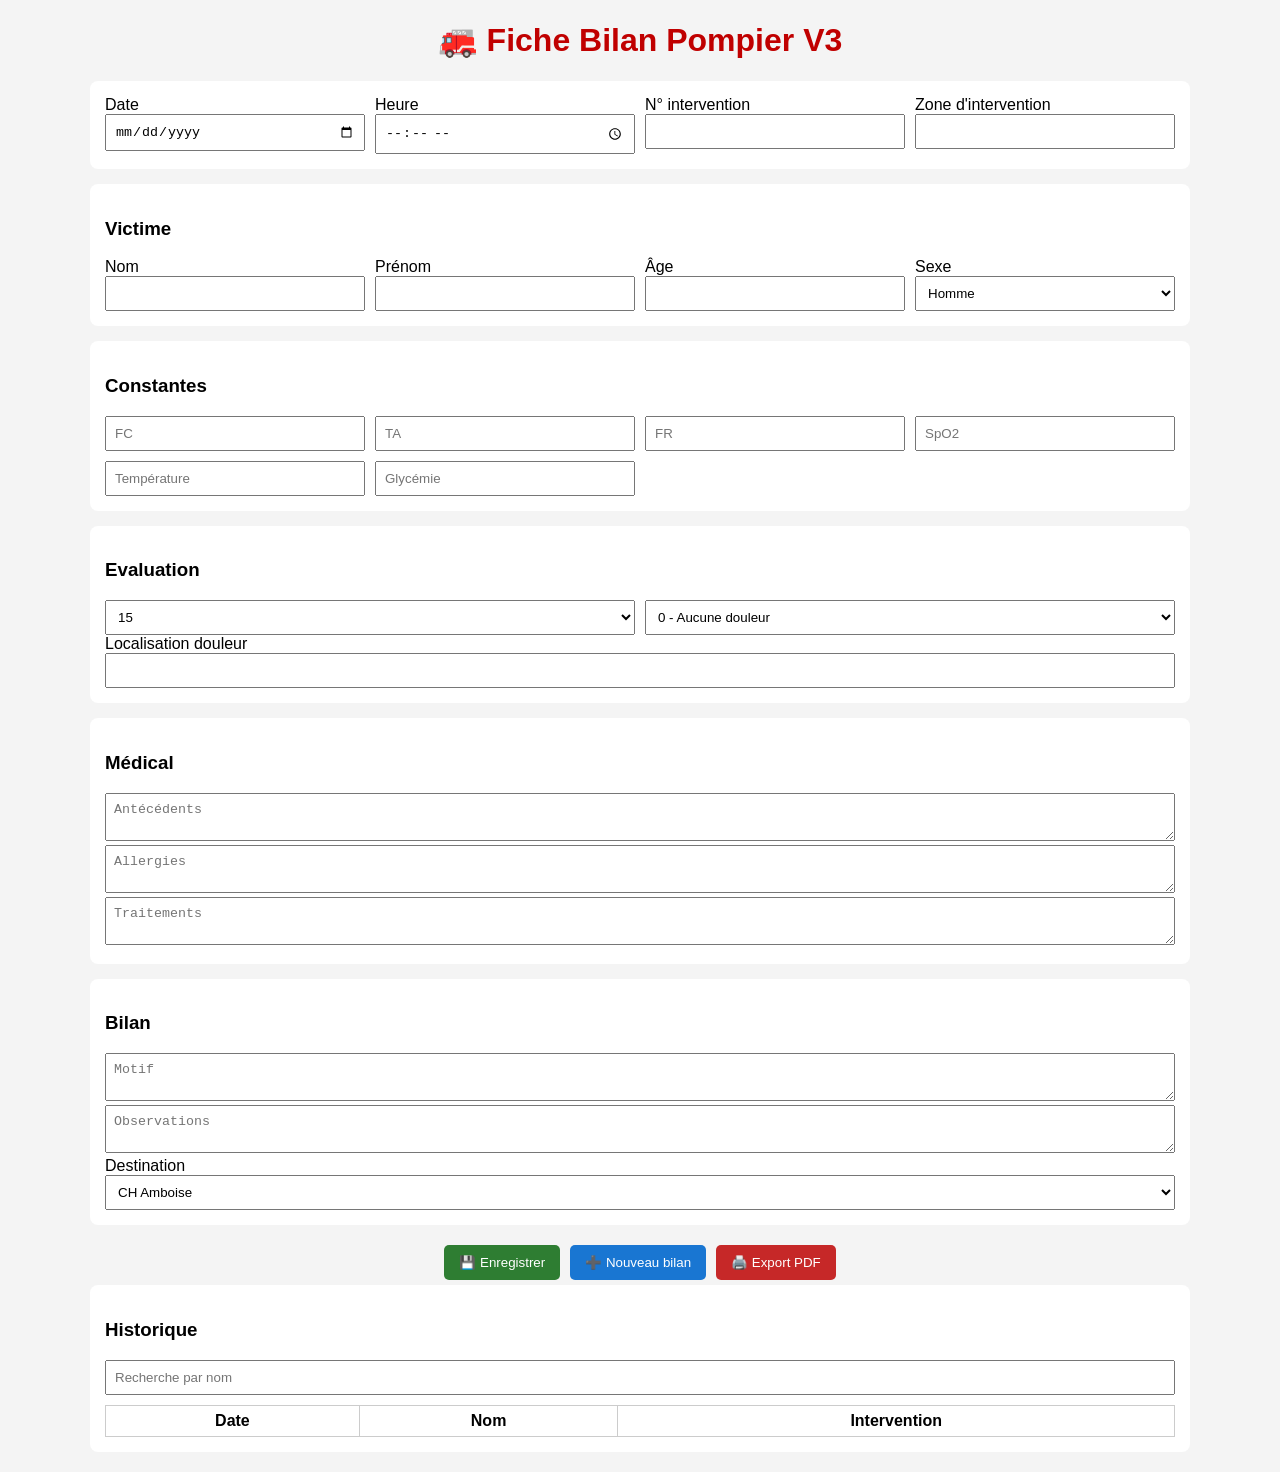
==== index.html @ e95014e5 "Add files via upload" ====
<!DOCTYPE html><html lang="fr"><head><meta charset="UTF-8"><meta name="viewport" content="width=device-width,initial-scale=1"><title>Fiche Bilan Pompier V3</title><style>body{font-family:Arial,sans-serif;background:#f4f4f4;margin:20px} .container{max-width:1100px;margin:auto}.card{background:#fff;padding:15px;border-radius:8px;margin-bottom:15px} h1{text-align:center;color:#c00000}.grid{display:grid;grid-template-columns:repeat(auto-fit,minmax(220px,1fr));gap:10px} input,select,textarea{width:100%;padding:8px;box-sizing:border-box}.actions{text-align:center}.btn{padding:10px 15px;margin:5px;border:none;border-radius:5px;cursor:pointer}.save{background:#2e7d32;color:#fff}.new{background:#1976d2;color:#fff}.pdf{background:#c62828;color:#fff}table{width:100%;border-collapse:collapse}th,td{border:1px solid #ccc;padding:6px}#search{margin-bottom:10px}@media print{.actions,#historique{display:none}}</style></head><body><div class="container"><h1>🚒 Fiche Bilan Pompier V3</h1><div class="card"><div class="grid"><div><label>Date</label><input type="date" id="date"></div><div><label>Heure</label><input type="time" id="heure"></div><div><label>N° intervention</label><input id="intervention"></div><div><label>Zone d'intervention</label><input id="zone"></div></div></div><div class="card"><h3>Victime</h3><div class="grid"><div><label>Nom</label><input id="nom"></div><div><label>Prénom</label><input id="prenom"></div><div><label>Âge</label><input id="age"></div><div><label>Sexe</label><select id="sexe"><option>Homme</option><option>Femme</option></select></div></div></div><div class="card"><h3>Constantes</h3><div class="grid"><input id="fc" placeholder="FC"><input id="ta" placeholder="TA"><input id="fr" placeholder="FR"><input id="spo2" placeholder="SpO2"><input id="temp" placeholder="Température"><input id="glycemie" placeholder="Glycémie"></div></div><div class="card"><h3>Evaluation</h3><div class="grid"><select id="glasgow"><option>15</option><option>14</option><option>13</option><option>12</option><option>11</option><option>10</option><option>9</option><option>8</option><option>7</option><option>6</option><option>5</option><option>4</option><option>3</option></select><select id="eva"><option>0 - Aucune douleur</option><option>1</option><option>2</option><option>3</option><option>4</option><option>5</option><option>6</option><option>7</option><option>8</option><option>9</option><option>10 - Douleur maximale</option></select></div><label>Localisation douleur</label><input id="douleur"></div><div class="card"><h3>Médical</h3><textarea id="antecedents" placeholder="Antécédents"></textarea><textarea id="allergies" placeholder="Allergies"></textarea><textarea id="traitements" placeholder="Traitements"></textarea></div><div class="card"><h3>Bilan</h3><textarea id="motif" placeholder="Motif"></textarea><textarea id="observations" placeholder="Observations"></textarea><label>Destination</label><select id="destination"><option>CH Amboise</option><option>Laissé sur place</option></select></div><div class="actions"><button class="btn save" onclick="enregistrerBilan()">💾 Enregistrer</button><button class="btn new" onclick="nouveauBilan()">➕ Nouveau bilan</button><button class="btn pdf" onclick="window.print()">🖨️ Export PDF</button></div><div id="historique" class="card"><h3>Historique</h3><input id="search" placeholder="Recherche par nom" onkeyup="afficherHistorique()"><table><thead><tr><th>Date</th><th>Nom</th><th>Intervention</th></tr></thead><tbody id="histBody"></tbody></table></div></div><script>const WEBAPP='https://script.google.com/macros/s/AKfycbxvk-bxEhII5o8VfA0rU96n8-KYvz2FuI9OuMv5318A7hsCMpd9VDbXIaDhNfIXAOsj/exec';function getData(){return{date:date.value,heure:heure.value,intervention:intervention.value,zone:zone.value,nom:nom.value,prenom:prenom.value,age:age.value,sexe:sexe.value,fc:fc.value,ta:ta.value,fr:fr.value,spo2:spo2.value,temperature:temp.value,glycemie:glycemie.value,glasgow:glasgow.value,eva:eva.value,localisation:douleur.value,antecedents:antecedents.value,allergies:allergies.value,traitements:traitements.value,motif:motif.value,observations:observations.value,destination:destination.value}}async function enregistrerBilan(){const b=getData();let hist=JSON.parse(localStorage.getItem('bilans')||'[]');hist.unshift(b);localStorage.setItem('bilans',JSON.stringify(hist));afficherHistorique();try{await fetch(WEBAPP,{method:'POST',mode:'no-cors',headers:{'Content-Type':'application/json'},body:JSON.stringify(b)});}catch(e){}alert('Bilan enregistré');}function nouveauBilan(){document.querySelector('form')?.reset();document.querySelectorAll('input,textarea').forEach(i=>{if(i.type!='button')i.value=''})}function afficherHistorique(){let hist=JSON.parse(localStorage.getItem('bilans')||'[]');let r=search.value.toLowerCase();hist=hist.filter(x=>(x.nom||'').toLowerCase().includes(r));histBody.innerHTML=hist.map(h=>`<tr><td>${h.date}</td><td>${h.nom} ${h.prenom}</td><td>${h.intervention}</td></tr>`).join('')}window.onload=afficherHistorique;</script></body></html>
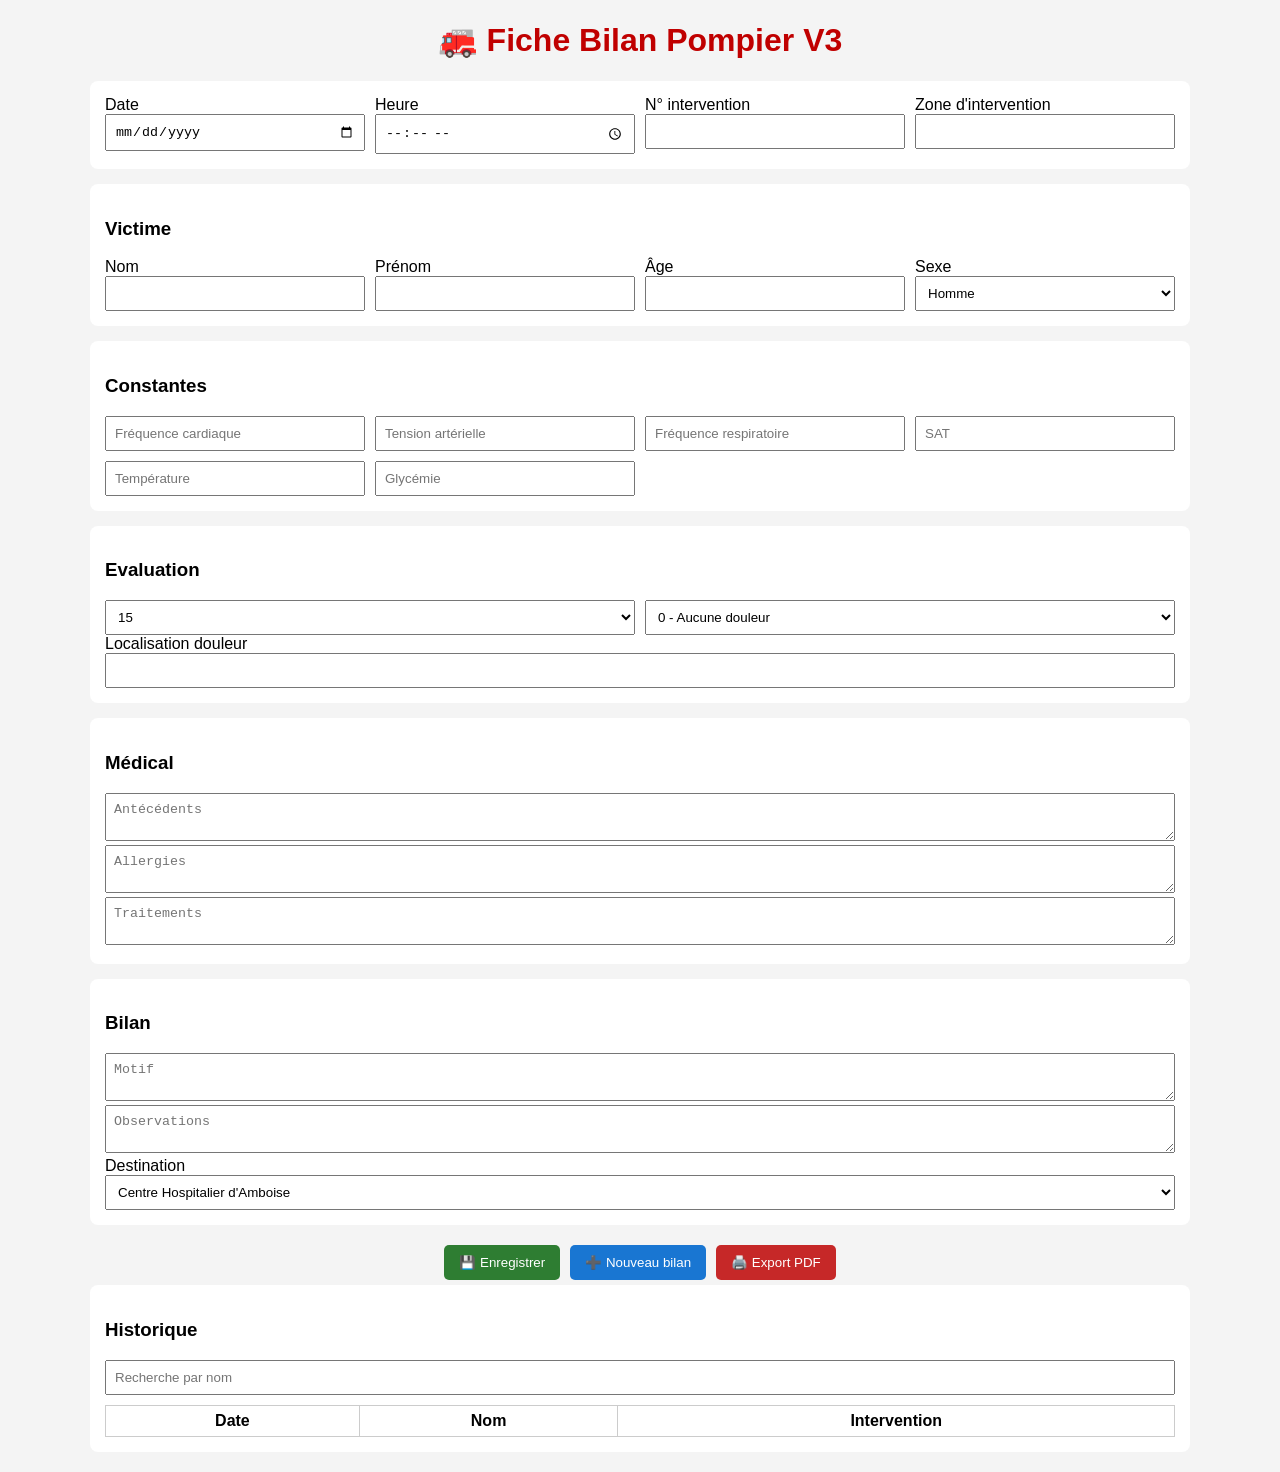
==== commit 637e4437: "Update index.html" ====
--- a/index.html
+++ b/index.html
@@ -1 +1 @@
-<!DOCTYPE html><html lang="fr"><head><meta charset="UTF-8"><meta name="viewport" content="width=device-width,initial-scale=1"><title>Fiche Bilan Pompier V3</title><style>body{font-family:Arial,sans-serif;background:#f4f4f4;margin:20px} .container{max-width:1100px;margin:auto}.card{background:#fff;padding:15px;border-radius:8px;margin-bottom:15px} h1{text-align:center;color:#c00000}.grid{display:grid;grid-template-columns:repeat(auto-fit,minmax(220px,1fr));gap:10px} input,select,textarea{width:100%;padding:8px;box-sizing:border-box}.actions{text-align:center}.btn{padding:10px 15px;margin:5px;border:none;border-radius:5px;cursor:pointer}.save{background:#2e7d32;color:#fff}.new{background:#1976d2;color:#fff}.pdf{background:#c62828;color:#fff}table{width:100%;border-collapse:collapse}th,td{border:1px solid #ccc;padding:6px}#search{margin-bottom:10px}@media print{.actions,#historique{display:none}}</style></head><body><div class="container"><h1>🚒 Fiche Bilan Pompier V3</h1><div class="card"><div class="grid"><div><label>Date</label><input type="date" id="date"></div><div><label>Heure</label><input type="time" id="heure"></div><div><label>N° intervention</label><input id="intervention"></div><div><label>Zone d'intervention</label><input id="zone"></div></div></div><div class="card"><h3>Victime</h3><div class="grid"><div><label>Nom</label><input id="nom"></div><div><label>Prénom</label><input id="prenom"></div><div><label>Âge</label><input id="age"></div><div><label>Sexe</label><select id="sexe"><option>Homme</option><option>Femme</option></select></div></div></div><div class="card"><h3>Constantes</h3><div class="grid"><input id="fc" placeholder="FC"><input id="ta" placeholder="TA"><input id="fr" placeholder="FR"><input id="spo2" placeholder="SpO2"><input id="temp" placeholder="Température"><input id="glycemie" placeholder="Glycémie"></div></div><div class="card"><h3>Evaluation</h3><div class="grid"><select id="glasgow"><option>15</option><option>14</option><option>13</option><option>12</option><option>11</option><option>10</option><option>9</option><option>8</option><option>7</option><option>6</option><option>5</option><option>4</option><option>3</option></select><select id="eva"><option>0 - Aucune douleur</option><option>1</option><option>2</option><option>3</option><option>4</option><option>5</option><option>6</option><option>7</option><option>8</option><option>9</option><option>10 - Douleur maximale</option></select></div><label>Localisation douleur</label><input id="douleur"></div><div class="card"><h3>Médical</h3><textarea id="antecedents" placeholder="Antécédents"></textarea><textarea id="allergies" placeholder="Allergies"></textarea><textarea id="traitements" placeholder="Traitements"></textarea></div><div class="card"><h3>Bilan</h3><textarea id="motif" placeholder="Motif"></textarea><textarea id="observations" placeholder="Observations"></textarea><label>Destination</label><select id="destination"><option>CH Amboise</option><option>Laissé sur place</option></select></div><div class="actions"><button class="btn save" onclick="enregistrerBilan()">💾 Enregistrer</button><button class="btn new" onclick="nouveauBilan()">➕ Nouveau bilan</button><button class="btn pdf" onclick="window.print()">🖨️ Export PDF</button></div><div id="historique" class="card"><h3>Historique</h3><input id="search" placeholder="Recherche par nom" onkeyup="afficherHistorique()"><table><thead><tr><th>Date</th><th>Nom</th><th>Intervention</th></tr></thead><tbody id="histBody"></tbody></table></div></div><script>const WEBAPP='https://script.google.com/macros/s/AKfycbxvk-bxEhII5o8VfA0rU96n8-KYvz2FuI9OuMv5318A7hsCMpd9VDbXIaDhNfIXAOsj/exec';function getData(){return{date:date.value,heure:heure.value,intervention:intervention.value,zone:zone.value,nom:nom.value,prenom:prenom.value,age:age.value,sexe:sexe.value,fc:fc.value,ta:ta.value,fr:fr.value,spo2:spo2.value,temperature:temp.value,glycemie:glycemie.value,glasgow:glasgow.value,eva:eva.value,localisation:douleur.value,antecedents:antecedents.value,allergies:allergies.value,traitements:traitements.value,motif:motif.value,observations:observations.value,destination:destination.value}}async function enregistrerBilan(){const b=getData();let hist=JSON.parse(localStorage.getItem('bilans')||'[]');hist.unshift(b);localStorage.setItem('bilans',JSON.stringify(hist));afficherHistorique();try{await fetch(WEBAPP,{method:'POST',mode:'no-cors',headers:{'Content-Type':'application/json'},body:JSON.stringify(b)});}catch(e){}alert('Bilan enregistré');}function nouveauBilan(){document.querySelector('form')?.reset();document.querySelectorAll('input,textarea').forEach(i=>{if(i.type!='button')i.value=''})}function afficherHistorique(){let hist=JSON.parse(localStorage.getItem('bilans')||'[]');let r=search.value.toLowerCase();hist=hist.filter(x=>(x.nom||'').toLowerCase().includes(r));histBody.innerHTML=hist.map(h=>`<tr><td>${h.date}</td><td>${h.nom} ${h.prenom}</td><td>${h.intervention}</td></tr>`).join('')}window.onload=afficherHistorique;</script></body></html>+<!DOCTYPE html><html lang="fr"><head><meta charset="UTF-8"><meta name="viewport" content="width=device-width,initial-scale=1"><title>Fiche Bilan Pompier V3</title><style>body{font-family:Arial,sans-serif;background:#f4f4f4;margin:20px} .container{max-width:1100px;margin:auto}.card{background:#fff;padding:15px;border-radius:8px;margin-bottom:15px} h1{text-align:center;color:#c00000}.grid{display:grid;grid-template-columns:repeat(auto-fit,minmax(220px,1fr));gap:10px} input,select,textarea{width:100%;padding:8px;box-sizing:border-box}.actions{text-align:center}.btn{padding:10px 15px;margin:5px;border:none;border-radius:5px;cursor:pointer}.save{background:#2e7d32;color:#fff}.new{background:#1976d2;color:#fff}.pdf{background:#c62828;color:#fff}table{width:100%;border-collapse:collapse}th,td{border:1px solid #ccc;padding:6px}#search{margin-bottom:10px}@media print{.actions,#historique{display:none}}</style></head><body><div class="container"><h1>🚒 Fiche Bilan Pompier V3</h1><div class="card"><div class="grid"><div><label>Date</label><input type="date" id="date"></div><div><label>Heure</label><input type="time" id="heure"></div><div><label>N° intervention</label><input id="intervention"></div><div><label>Zone d'intervention</label><input id="zone"></div></div></div><div class="card"><h3>Victime</h3><div class="grid"><div><label>Nom</label><input id="nom"></div><div><label>Prénom</label><input id="prenom"></div><div><label>Âge</label><input id="age"></div><div><label>Sexe</label><select id="sexe"><option>Homme</option><option>Femme</option></select></div></div></div><div class="card"><h3>Constantes</h3><div class="grid"><input id="Fréquence cardiaque" placeholder="Fréquence cardiaque"><input id="Tension artérielle" placeholder="Tension artérielle"><input id="Fréquence respiratoire" placeholder="Fréquence respiratoire"><input id="SAT" placeholder="SAT"><input id="temp" placeholder="Température"><input id="glycemie" placeholder="Glycémie"></div></div><div class="card"><h3>Evaluation</h3><div class="grid"><select id="glasgow"><option>15</option><option>14</option><option>13</option><option>12</option><option>11</option><option>10</option><option>9</option><option>8</option><option>7</option><option>6</option><option>5</option><option>4</option><option>3</option></select><select id="eva"><option>0 - Aucune douleur</option><option>1</option><option>2</option><option>3</option><option>4</option><option>5</option><option>6</option><option>7</option><option>8</option><option>9</option><option>10 - Douleur maximale</option></select></div><label>Localisation douleur</label><input id="douleur"></div><div class="card"><h3>Médical</h3><textarea id="antecedents" placeholder="Antécédents"></textarea><textarea id="allergies" placeholder="Allergies"></textarea><textarea id="traitements" placeholder="Traitements"></textarea></div><div class="card"><h3>Bilan</h3><textarea id="motif" placeholder="Motif"></textarea><textarea id="observations" placeholder="Observations"></textarea><label>Destination</label><select id="destination"><option>Centre Hospitalier d'Amboise</option><option>Laissé sur place</option></select></div><div class="actions"><button class="btn save" onclick="enregistrerBilan()">💾 Enregistrer</button><button class="btn new" onclick="nouveauBilan()">➕ Nouveau bilan</button><button class="btn pdf" onclick="window.print()">🖨️ Export PDF</button></div><div id="historique" class="card"><h3>Historique</h3><input id="search" placeholder="Recherche par nom" onkeyup="afficherHistorique()"><table><thead><tr><th>Date</th><th>Nom</th><th>Intervention</th></tr></thead><tbody id="histBody"></tbody></table></div></div><script>const WEBAPP='https://script.google.com/macros/s/AKfycbxvk-bxEhII5o8VfA0rU96n8-KYvz2FuI9OuMv5318A7hsCMpd9VDbXIaDhNfIXAOsj/exec';function getData(){return{date:date.value,heure:heure.value,intervention:intervention.value,zone:zone.value,nom:nom.value,prenom:prenom.value,age:age.value,sexe:sexe.value,fc:fc.value,ta:ta.value,fr:fr.value,SAT:SAT.value,temperature:temp.value,glycemie:glycemie.value,glasgow:glasgow.value,eva:eva.value,localisation:douleur.value,antecedents:antecedents.value,allergies:allergies.value,traitements:traitements.value,motif:motif.value,observations:observations.value,destination:destination.value}}async function enregistrerBilan(){const b=getData();let hist=JSON.parse(localStorage.getItem('bilans')||'[]');hist.unshift(b);localStorage.setItem('bilans',JSON.stringify(hist));afficherHistorique();try{await fetch(WEBAPP,{method:'POST',mode:'no-cors',headers:{'Content-Type':'application/json'},body:JSON.stringify(b)});}catch(e){}alert('Bilan enregistré');}function nouveauBilan(){document.querySelector('form')?.reset();document.querySelectorAll('input,textarea').forEach(i=>{if(i.type!='button')i.value=''})}function afficherHistorique(){let hist=JSON.parse(localStorage.getItem('bilans')||'[]');let r=search.value.toLowerCase();hist=hist.filter(x=>(x.nom||'').toLowerCase().includes(r));histBody.innerHTML=hist.map(h=>`<tr><td>${h.date}</td><td>${h.nom} ${h.prenom}</td><td>${h.intervention}</td></tr>`).join('')}window.onload=afficherHistorique;</script></body></html>
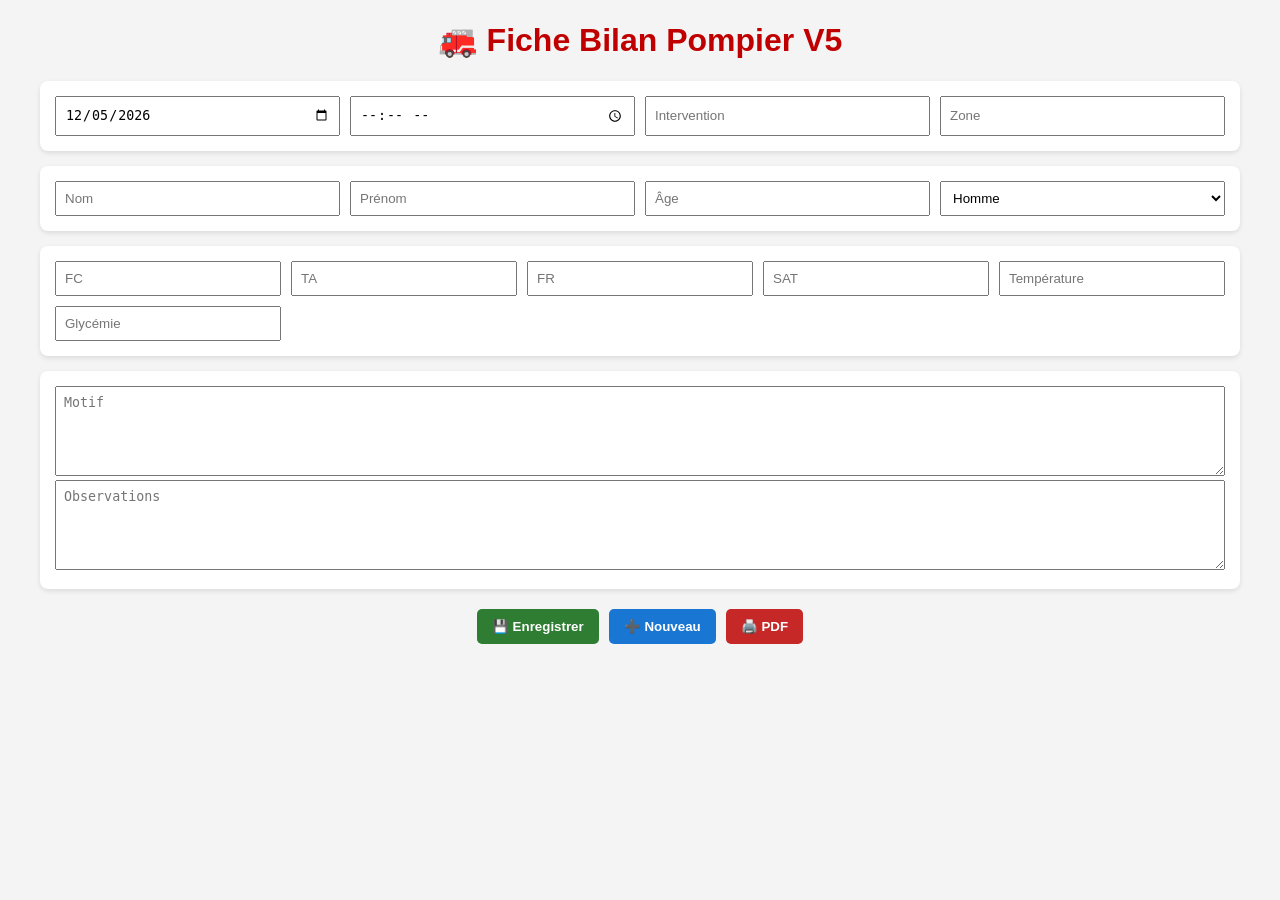
==== commit 174bbe3c: "Add files via upload" ====
--- a/index.html
+++ b/index.html
@@ -1 +1 @@
-<!DOCTYPE html><html lang="fr"><head><meta charset="UTF-8"><meta name="viewport" content="width=device-width,initial-scale=1"><title>Fiche Bilan Pompier V3</title><style>body{font-family:Arial,sans-serif;background:#f4f4f4;margin:20px} .container{max-width:1100px;margin:auto}.card{background:#fff;padding:15px;border-radius:8px;margin-bottom:15px} h1{text-align:center;color:#c00000}.grid{display:grid;grid-template-columns:repeat(auto-fit,minmax(220px,1fr));gap:10px} input,select,textarea{width:100%;padding:8px;box-sizing:border-box}.actions{text-align:center}.btn{padding:10px 15px;margin:5px;border:none;border-radius:5px;cursor:pointer}.save{background:#2e7d32;color:#fff}.new{background:#1976d2;color:#fff}.pdf{background:#c62828;color:#fff}table{width:100%;border-collapse:collapse}th,td{border:1px solid #ccc;padding:6px}#search{margin-bottom:10px}@media print{.actions,#historique{display:none}}</style></head><body><div class="container"><h1>🚒 Fiche Bilan Pompier V3</h1><div class="card"><div class="grid"><div><label>Date</label><input type="date" id="date"></div><div><label>Heure</label><input type="time" id="heure"></div><div><label>N° intervention</label><input id="intervention"></div><div><label>Zone d'intervention</label><input id="zone"></div></div></div><div class="card"><h3>Victime</h3><div class="grid"><div><label>Nom</label><input id="nom"></div><div><label>Prénom</label><input id="prenom"></div><div><label>Âge</label><input id="age"></div><div><label>Sexe</label><select id="sexe"><option>Homme</option><option>Femme</option></select></div></div></div><div class="card"><h3>Constantes</h3><div class="grid"><input id="Fréquence cardiaque" placeholder="Fréquence cardiaque"><input id="Tension artérielle" placeholder="Tension artérielle"><input id="Fréquence respiratoire" placeholder="Fréquence respiratoire"><input id="SAT" placeholder="SAT"><input id="temp" placeholder="Température"><input id="glycemie" placeholder="Glycémie"></div></div><div class="card"><h3>Evaluation</h3><div class="grid"><select id="glasgow"><option>15</option><option>14</option><option>13</option><option>12</option><option>11</option><option>10</option><option>9</option><option>8</option><option>7</option><option>6</option><option>5</option><option>4</option><option>3</option></select><select id="eva"><option>0 - Aucune douleur</option><option>1</option><option>2</option><option>3</option><option>4</option><option>5</option><option>6</option><option>7</option><option>8</option><option>9</option><option>10 - Douleur maximale</option></select></div><label>Localisation douleur</label><input id="douleur"></div><div class="card"><h3>Médical</h3><textarea id="antecedents" placeholder="Antécédents"></textarea><textarea id="allergies" placeholder="Allergies"></textarea><textarea id="traitements" placeholder="Traitements"></textarea></div><div class="card"><h3>Bilan</h3><textarea id="motif" placeholder="Motif"></textarea><textarea id="observations" placeholder="Observations"></textarea><label>Destination</label><select id="destination"><option>Centre Hospitalier d'Amboise</option><option>Laissé sur place</option></select></div><div class="actions"><button class="btn save" onclick="enregistrerBilan()">💾 Enregistrer</button><button class="btn new" onclick="nouveauBilan()">➕ Nouveau bilan</button><button class="btn pdf" onclick="window.print()">🖨️ Export PDF</button></div><div id="historique" class="card"><h3>Historique</h3><input id="search" placeholder="Recherche par nom" onkeyup="afficherHistorique()"><table><thead><tr><th>Date</th><th>Nom</th><th>Intervention</th></tr></thead><tbody id="histBody"></tbody></table></div></div><script>const WEBAPP='https://script.google.com/macros/s/AKfycbxvk-bxEhII5o8VfA0rU96n8-KYvz2FuI9OuMv5318A7hsCMpd9VDbXIaDhNfIXAOsj/exec';function getData(){return{date:date.value,heure:heure.value,intervention:intervention.value,zone:zone.value,nom:nom.value,prenom:prenom.value,age:age.value,sexe:sexe.value,fc:fc.value,ta:ta.value,fr:fr.value,SAT:SAT.value,temperature:temp.value,glycemie:glycemie.value,glasgow:glasgow.value,eva:eva.value,localisation:douleur.value,antecedents:antecedents.value,allergies:allergies.value,traitements:traitements.value,motif:motif.value,observations:observations.value,destination:destination.value}}async function enregistrerBilan(){const b=getData();let hist=JSON.parse(localStorage.getItem('bilans')||'[]');hist.unshift(b);localStorage.setItem('bilans',JSON.stringify(hist));afficherHistorique();try{await fetch(WEBAPP,{method:'POST',mode:'no-cors',headers:{'Content-Type':'application/json'},body:JSON.stringify(b)});}catch(e){}alert('Bilan enregistré');}function nouveauBilan(){document.querySelector('form')?.reset();document.querySelectorAll('input,textarea').forEach(i=>{if(i.type!='button')i.value=''})}function afficherHistorique(){let hist=JSON.parse(localStorage.getItem('bilans')||'[]');let r=search.value.toLowerCase();hist=hist.filter(x=>(x.nom||'').toLowerCase().includes(r));histBody.innerHTML=hist.map(h=>`<tr><td>${h.date}</td><td>${h.nom} ${h.prenom}</td><td>${h.intervention}</td></tr>`).join('')}window.onload=afficherHistorique;</script></body></html>
+<!DOCTYPE html><html lang="fr"><head><meta charset="UTF-8"><meta name="viewport" content="width=device-width, initial-scale=1.0"><title>Fiche Bilan Pompier V5</title><style>body{font-family:Arial,sans-serif;background:#f4f4f4;margin:20px}.container{max-width:1200px;margin:auto}.card{background:#fff;border-radius:8px;padding:15px;margin-bottom:15px;box-shadow:0 2px 5px rgba(0,0,0,.1)}h1{text-align:center;color:#c00000}.grid{display:grid;grid-template-columns:repeat(auto-fit,minmax(220px,1fr));gap:10px}input,select,textarea{width:100%;padding:8px;box-sizing:border-box}textarea{min-height:90px}.actions{text-align:center}.btn{border:none;border-radius:5px;padding:10px 15px;cursor:pointer;margin:5px;font-weight:bold}.save{background:#2e7d32;color:#fff}.new{background:#1976d2;color:#fff}.pdf{background:#c62828;color:#fff}table{width:100%;border-collapse:collapse}th,td{border:1px solid #ddd;padding:8px}th{background:#eee}@media print{.actions,#historique{display:none}}</style></head><body><div class="container"><h1>🚒 Fiche Bilan Pompier V5</h1><div class="card"><div class="grid"><input type="date" id="date"><input type="time" id="heure"><input id="intervention" placeholder="Intervention"><input id="zone" placeholder="Zone"></div></div><div class="card"><div class="grid"><input id="nom" placeholder="Nom"><input id="prenom" placeholder="Prénom"><input id="age" placeholder="Âge"><select id="sexe"><option>Homme</option><option>Femme</option></select></div></div><div class="card"><div class="grid"><input id="fc" placeholder="FC"><input id="ta" placeholder="TA"><input id="fr" placeholder="FR"><input id="sat" placeholder="SAT"><input id="temp" placeholder="Température"><input id="glycemie" placeholder="Glycémie"></div></div><div class="card"><textarea id="motif" placeholder="Motif"></textarea><textarea id="observations" placeholder="Observations"></textarea></div><div class="actions"><button class="btn save" onclick="enregistrerBilan()">💾 Enregistrer</button><button class="btn new" onclick="location.reload()">➕ Nouveau</button><button class="btn pdf" onclick="window.print()">🖨️ PDF</button></div></div><script>const WEBAPP='https://script.google.com/macros/s/AKfycbx63elSxOu2Ed287ZORTx6gwp3AltAMlirRoU11hPfP5ddbxcM4EUJsIyNoigUJxdvf/exec';async function enregistrerBilan(){const b={date:date.value,heure:heure.value,intervention:intervention.value,zone:zone.value,nom:nom.value,prenom:prenom.value,age:age.value,sexe:sexe.value,fc:fc.value,ta:ta.value,fr:fr.value,sat:sat.value,temperature:temp.value,glycemie:glycemie.value,motif:motif.value,observations:observations.value};localStorage.setItem('dernierBilan',JSON.stringify(b));try{await fetch(WEBAPP,{method:'POST',mode:'no-cors',headers:{'Content-Type':'application/json'},body:JSON.stringify(b)});}catch(e){}alert('Bilan enregistré');}date.value=new Date().toISOString().split('T')[0];</script></body></html>
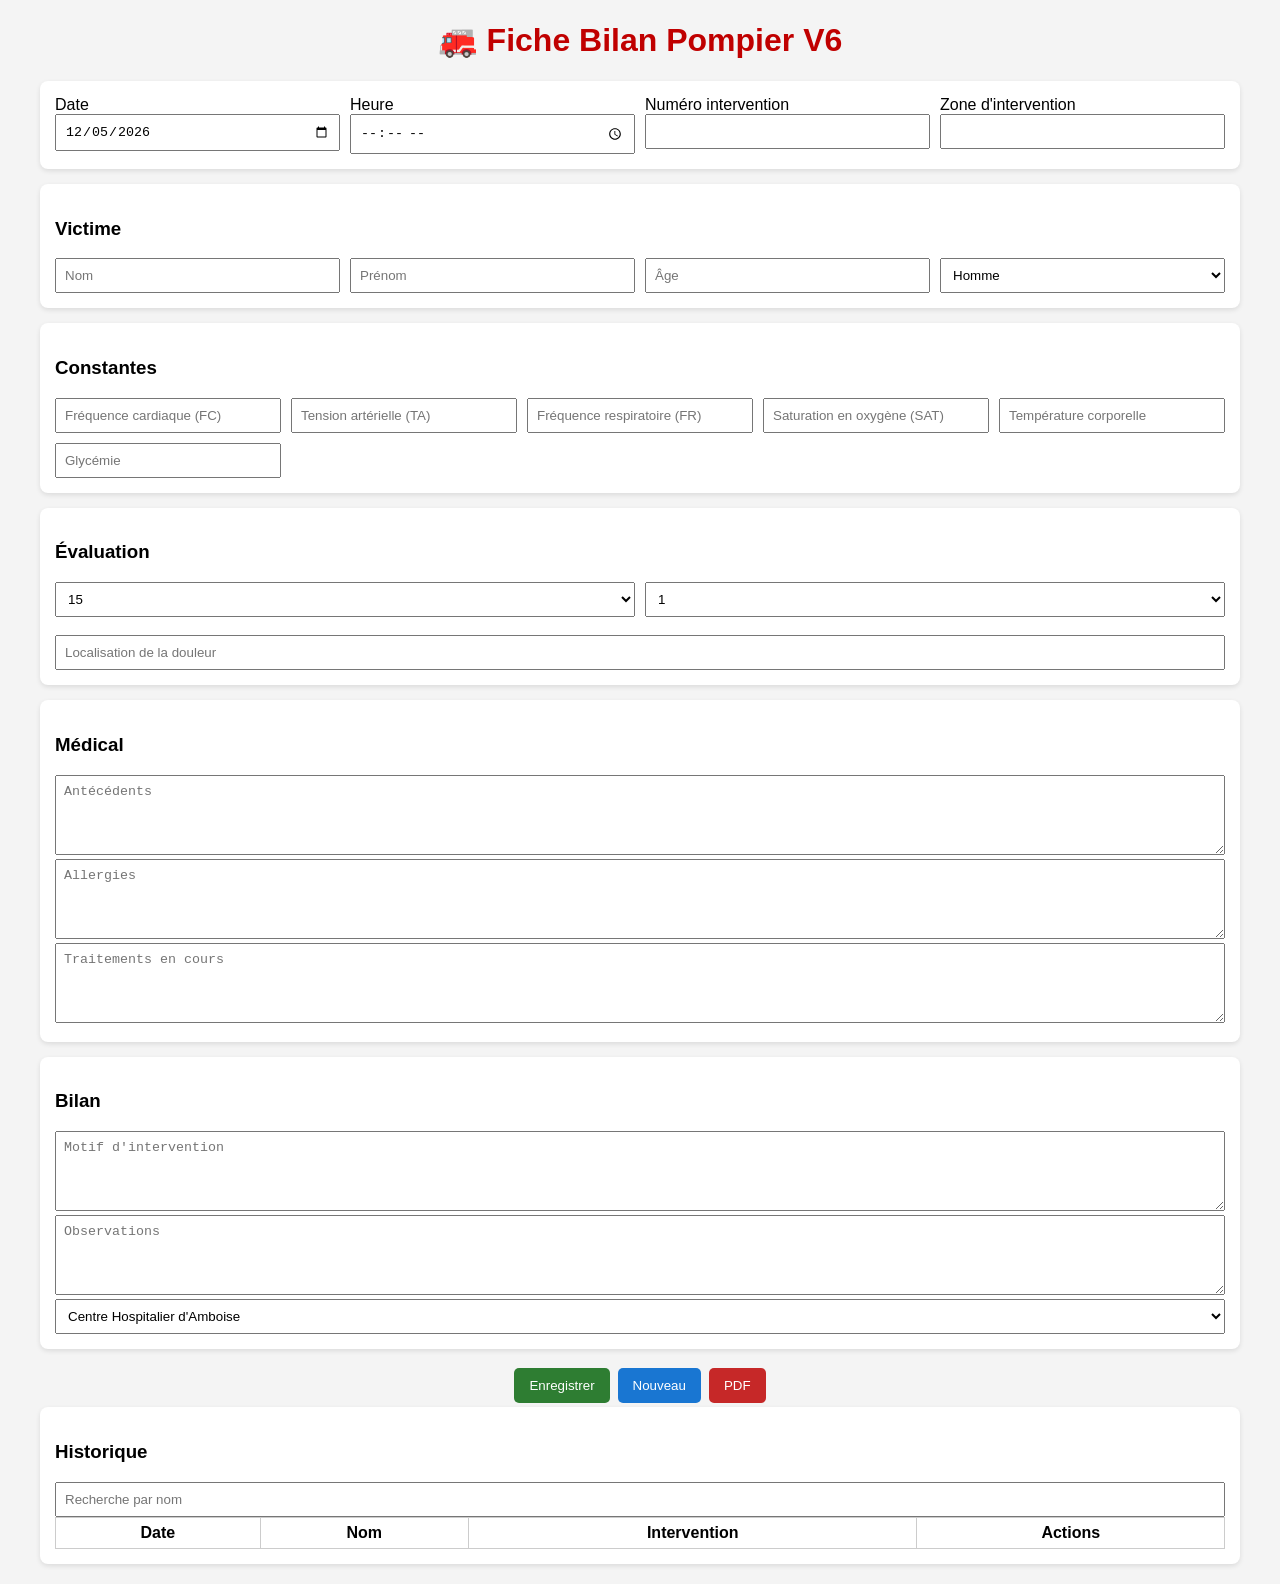
==== commit dddccb2f: "Add files via upload" ====
--- a/index.html
+++ b/index.html
@@ -1 +1 @@
-<!DOCTYPE html><html lang="fr"><head><meta charset="UTF-8"><meta name="viewport" content="width=device-width, initial-scale=1.0"><title>Fiche Bilan Pompier V5</title><style>body{font-family:Arial,sans-serif;background:#f4f4f4;margin:20px}.container{max-width:1200px;margin:auto}.card{background:#fff;border-radius:8px;padding:15px;margin-bottom:15px;box-shadow:0 2px 5px rgba(0,0,0,.1)}h1{text-align:center;color:#c00000}.grid{display:grid;grid-template-columns:repeat(auto-fit,minmax(220px,1fr));gap:10px}input,select,textarea{width:100%;padding:8px;box-sizing:border-box}textarea{min-height:90px}.actions{text-align:center}.btn{border:none;border-radius:5px;padding:10px 15px;cursor:pointer;margin:5px;font-weight:bold}.save{background:#2e7d32;color:#fff}.new{background:#1976d2;color:#fff}.pdf{background:#c62828;color:#fff}table{width:100%;border-collapse:collapse}th,td{border:1px solid #ddd;padding:8px}th{background:#eee}@media print{.actions,#historique{display:none}}</style></head><body><div class="container"><h1>🚒 Fiche Bilan Pompier V5</h1><div class="card"><div class="grid"><input type="date" id="date"><input type="time" id="heure"><input id="intervention" placeholder="Intervention"><input id="zone" placeholder="Zone"></div></div><div class="card"><div class="grid"><input id="nom" placeholder="Nom"><input id="prenom" placeholder="Prénom"><input id="age" placeholder="Âge"><select id="sexe"><option>Homme</option><option>Femme</option></select></div></div><div class="card"><div class="grid"><input id="fc" placeholder="FC"><input id="ta" placeholder="TA"><input id="fr" placeholder="FR"><input id="sat" placeholder="SAT"><input id="temp" placeholder="Température"><input id="glycemie" placeholder="Glycémie"></div></div><div class="card"><textarea id="motif" placeholder="Motif"></textarea><textarea id="observations" placeholder="Observations"></textarea></div><div class="actions"><button class="btn save" onclick="enregistrerBilan()">💾 Enregistrer</button><button class="btn new" onclick="location.reload()">➕ Nouveau</button><button class="btn pdf" onclick="window.print()">🖨️ PDF</button></div></div><script>const WEBAPP='https://script.google.com/macros/s/AKfycbx63elSxOu2Ed287ZORTx6gwp3AltAMlirRoU11hPfP5ddbxcM4EUJsIyNoigUJxdvf/exec';async function enregistrerBilan(){const b={date:date.value,heure:heure.value,intervention:intervention.value,zone:zone.value,nom:nom.value,prenom:prenom.value,age:age.value,sexe:sexe.value,fc:fc.value,ta:ta.value,fr:fr.value,sat:sat.value,temperature:temp.value,glycemie:glycemie.value,motif:motif.value,observations:observations.value};localStorage.setItem('dernierBilan',JSON.stringify(b));try{await fetch(WEBAPP,{method:'POST',mode:'no-cors',headers:{'Content-Type':'application/json'},body:JSON.stringify(b)});}catch(e){}alert('Bilan enregistré');}date.value=new Date().toISOString().split('T')[0];</script></body></html>+<!DOCTYPE html><html lang="fr"><head><meta charset="UTF-8"><meta name="viewport" content="width=device-width,initial-scale=1"><title>Fiche Bilan Pompier V6</title><style>body{font-family:Arial;background:#f4f4f4;margin:20px}.container{max-width:1200px;margin:auto}.card{background:#fff;padding:15px;border-radius:8px;margin-bottom:15px;box-shadow:0 2px 5px rgba(0,0,0,.1)}h1{text-align:center;color:#c00000}.grid{display:grid;grid-template-columns:repeat(auto-fit,minmax(220px,1fr));gap:10px}input,select,textarea{width:100%;padding:8px;box-sizing:border-box}textarea{min-height:80px}.actions{text-align:center}.btn{padding:10px 15px;border:none;border-radius:5px;margin:4px;cursor:pointer;color:#fff}.save{background:#2e7d32}.new{background:#1976d2}.pdf{background:#c62828}.view{background:#6a1b9a}.del{background:#ef6c00}table{width:100%;border-collapse:collapse}th,td{border:1px solid #ccc;padding:6px}#modal{display:none;position:fixed;inset:0;background:rgba(0,0,0,.7)}#modalbox{background:#fff;max-width:800px;margin:40px auto;padding:20px}@media print{.actions,#historique{display:none}}</style></head><body><div class="container"><h1>🚒 Fiche Bilan Pompier V6</h1><div class="card"><div class="grid"><div><label>Date</label><input type="date" id="date"></div><div><label>Heure</label><input type="time" id="heure"></div><div><label>Numéro intervention</label><input id="intervention"></div><div><label>Zone d'intervention</label><input id="zone"></div></div></div><div class="card"><h3>Victime</h3><div class="grid"><input id="nom" placeholder="Nom"><input id="prenom" placeholder="Prénom"><input id="age" placeholder="Âge"><select id="sexe"><option>Homme</option><option>Femme</option></select></div></div><div class="card"><h3>Constantes</h3><div class="grid"><input id="fc" placeholder="Fréquence cardiaque (FC)"><input id="ta" placeholder="Tension artérielle (TA)"><input id="fr" placeholder="Fréquence respiratoire (FR)"><input id="sat" placeholder="Saturation en oxygène (SAT)"><input id="temp" placeholder="Température corporelle"><input id="glycemie" placeholder="Glycémie"></div></div><div class="card"><h3>Évaluation</h3><div class="grid"><select id="glasgow"><option>15</option><option>14</option><option>13</option><option>12</option><option>11</option><option>10</option><option>9</option><option>8</option><option>7</option><option>6</option><option>5</option><option>4</option><option>3</option></select><select id="eva"><option>1</option><option>2</option><option>3</option><option>4</option><option>5</option><option>6</option><option>7</option><option>8</option><option>9</option><option>10</option></select></div><br><input id="douleur" placeholder="Localisation de la douleur"></div><div class="card"><h3>Médical</h3><textarea id="antecedents" placeholder="Antécédents"></textarea><textarea id="allergies" placeholder="Allergies"></textarea><textarea id="traitements" placeholder="Traitements en cours"></textarea></div><div class="card"><h3>Bilan</h3><textarea id="motif" placeholder="Motif d'intervention"></textarea><textarea id="observations" placeholder="Observations"></textarea><select id="destination"><option>Centre Hospitalier d'Amboise</option><option>Laissé sur place</option></select></div><div class="actions"><button class="btn save" onclick="saveBil()">Enregistrer</button><button class="btn new" onclick="newBil()">Nouveau</button><button class="btn pdf" onclick="window.print()">PDF</button></div><div id="historique" class="card"><h3>Historique</h3><input id="search" placeholder="Recherche par nom" onkeyup="renderHist()"><table><thead><tr><th>Date</th><th>Nom</th><th>Intervention</th><th>Actions</th></tr></thead><tbody id="hist"></tbody></table></div></div><div id="modal"><div id="modalbox"><button onclick="modal.style.display='none'">Fermer</button><div id="detail"></div></div></div><script>const WEBAPP='https://script.google.com/macros/s/AKfycbx63elSxOu2Ed287ZORTx6gwp3AltAMlirRoU11hPfP5ddbxcM4EUJsIyNoigUJxdvf/exec';function data(){return{date:date.value,heure:heure.value,intervention:intervention.value,zone:zone.value,nom:nom.value,prenom:prenom.value,age:age.value,sexe:sexe.value,fc:fc.value,ta:ta.value,fr:fr.value,sat:sat.value,temperature:temp.value,glycemie:glycemie.value,glasgow:glasgow.value,eva:eva.value,localisationDouleur:douleur.value,antecedents:antecedents.value,allergies:allergies.value,traitements:traitements.value,motif:motif.value,observations:observations.value,destination:destination.value}}async function saveBil(){let b=data();let h=JSON.parse(localStorage.getItem('bilans')||'[]');h.unshift(b);localStorage.setItem('bilans',JSON.stringify(h));renderHist();try{await fetch(WEBAPP,{method:'POST',mode:'no-cors',headers:{'Content-Type':'application/json'},body:JSON.stringify(b)});}catch(e){}alert('Bilan enregistré');}function newBil(){document.querySelectorAll('input,textarea').forEach(x=>{if(x.id!='search')x.value=''})}function renderHist(){let h=JSON.parse(localStorage.getItem('bilans')||'[]');let s=(search.value||'').toLowerCase();h=h.filter(x=>(x.nom||'').toLowerCase().includes(s));hist.innerHTML=h.map((b,i)=>`<tr><td>${b.date}</td><td>${b.nom} ${b.prenom}</td><td>${b.intervention}</td><td><button class='btn view' onclick='showBil(${i})'>Voir</button><button class='btn del' onclick='delBil(${i})'>Supprimer</button></td></tr>`).join('')}function showBil(i){let b=JSON.parse(localStorage.getItem('bilans')||'[]')[i];detail.innerHTML='<h2>'+b.nom+' '+b.prenom+'</h2><p><b>Motif:</b> '+b.motif+'</p><p><b>Observations:</b> '+b.observations+'</p><p><b>EVA:</b> '+b.eva+'</p><p><b>Glasgow:</b> '+b.glasgow+'</p><p><b>Destination:</b> '+b.destination+'</p>';modal.style.display='block'}function delBil(i){let h=JSON.parse(localStorage.getItem('bilans')||'[]');h.splice(i,1);localStorage.setItem('bilans',JSON.stringify(h));renderHist()}window.onload=()=>{date.value=new Date().toISOString().split('T')[0];renderHist()}</script></body></html>
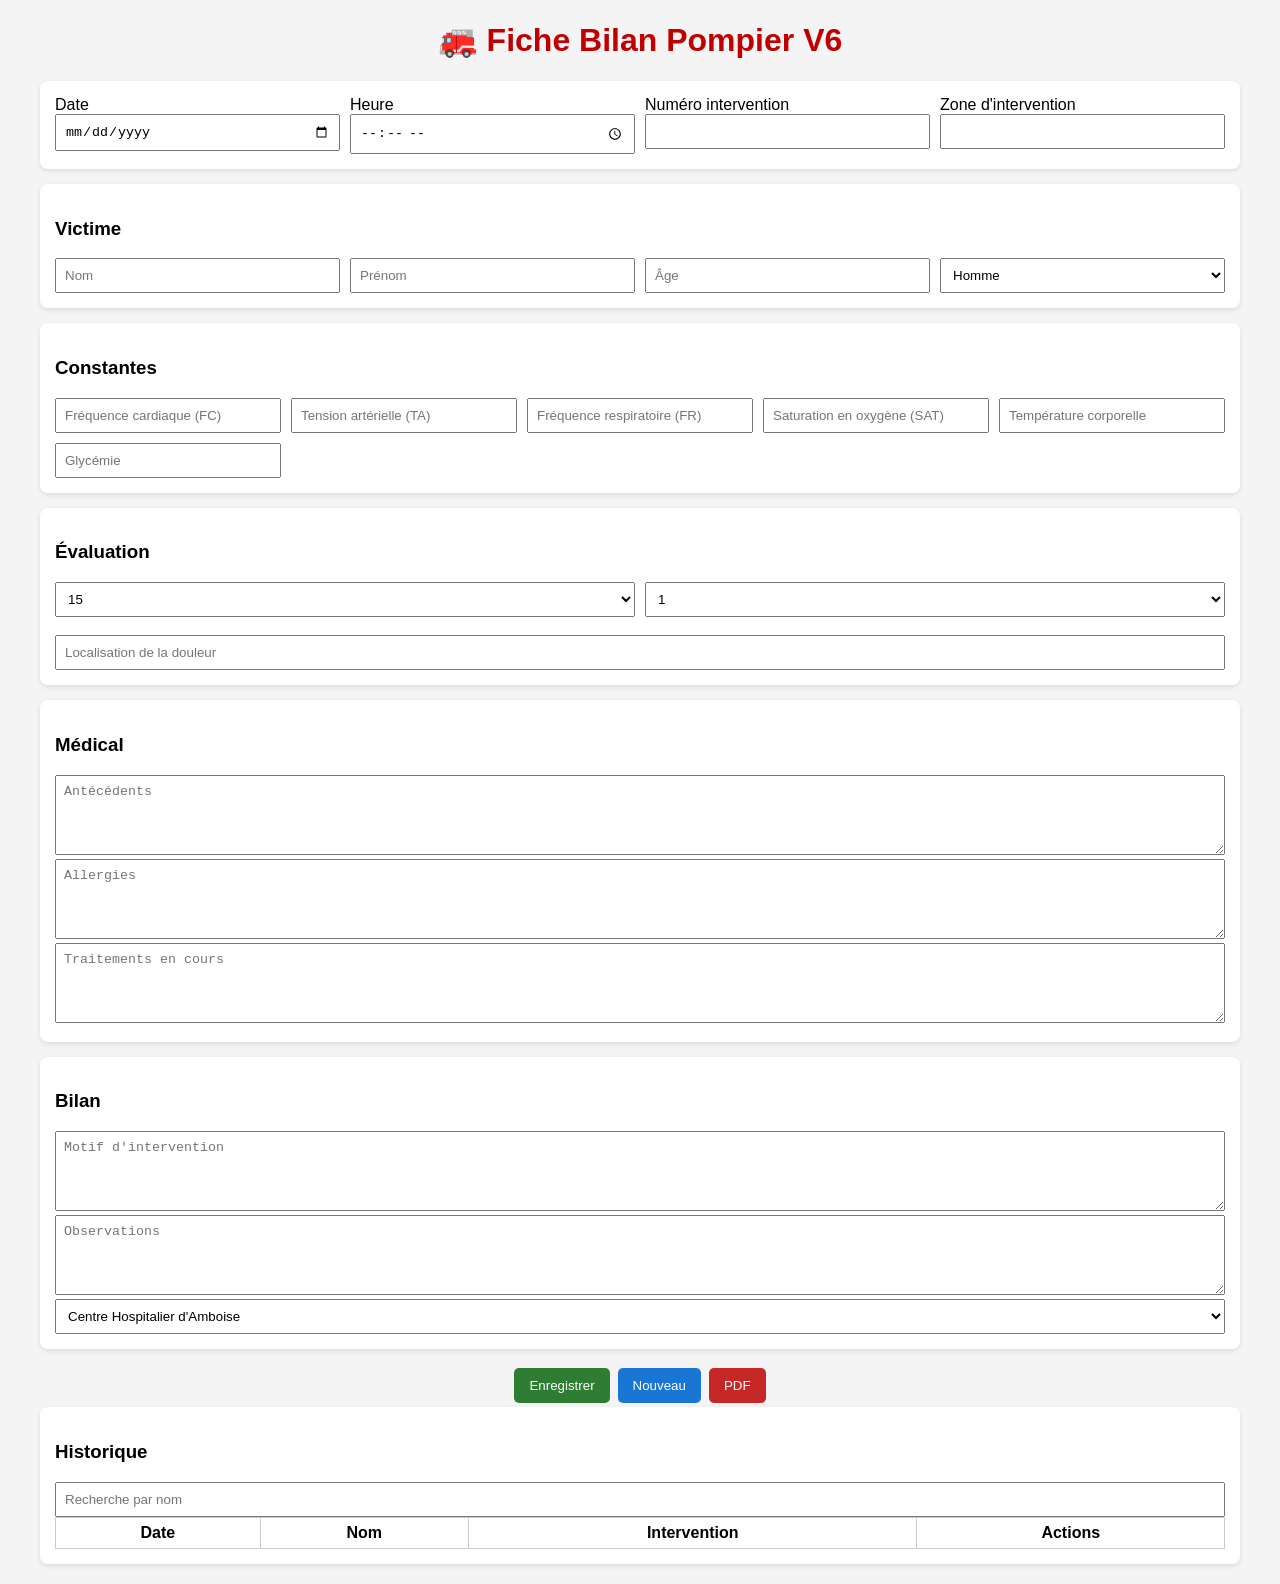
==== commit a643a2db: "Update index.html" ====
--- a/index.html
+++ b/index.html
@@ -1 +1,59 @@
-<!DOCTYPE html><html lang="fr"><head><meta charset="UTF-8"><meta name="viewport" content="width=device-width,initial-scale=1"><title>Fiche Bilan Pompier V6</title><style>body{font-family:Arial;background:#f4f4f4;margin:20px}.container{max-width:1200px;margin:auto}.card{background:#fff;padding:15px;border-radius:8px;margin-bottom:15px;box-shadow:0 2px 5px rgba(0,0,0,.1)}h1{text-align:center;color:#c00000}.grid{display:grid;grid-template-columns:repeat(auto-fit,minmax(220px,1fr));gap:10px}input,select,textarea{width:100%;padding:8px;box-sizing:border-box}textarea{min-height:80px}.actions{text-align:center}.btn{padding:10px 15px;border:none;border-radius:5px;margin:4px;cursor:pointer;color:#fff}.save{background:#2e7d32}.new{background:#1976d2}.pdf{background:#c62828}.view{background:#6a1b9a}.del{background:#ef6c00}table{width:100%;border-collapse:collapse}th,td{border:1px solid #ccc;padding:6px}#modal{display:none;position:fixed;inset:0;background:rgba(0,0,0,.7)}#modalbox{background:#fff;max-width:800px;margin:40px auto;padding:20px}@media print{.actions,#historique{display:none}}</style></head><body><div class="container"><h1>🚒 Fiche Bilan Pompier V6</h1><div class="card"><div class="grid"><div><label>Date</label><input type="date" id="date"></div><div><label>Heure</label><input type="time" id="heure"></div><div><label>Numéro intervention</label><input id="intervention"></div><div><label>Zone d'intervention</label><input id="zone"></div></div></div><div class="card"><h3>Victime</h3><div class="grid"><input id="nom" placeholder="Nom"><input id="prenom" placeholder="Prénom"><input id="age" placeholder="Âge"><select id="sexe"><option>Homme</option><option>Femme</option></select></div></div><div class="card"><h3>Constantes</h3><div class="grid"><input id="fc" placeholder="Fréquence cardiaque (FC)"><input id="ta" placeholder="Tension artérielle (TA)"><input id="fr" placeholder="Fréquence respiratoire (FR)"><input id="sat" placeholder="Saturation en oxygène (SAT)"><input id="temp" placeholder="Température corporelle"><input id="glycemie" placeholder="Glycémie"></div></div><div class="card"><h3>Évaluation</h3><div class="grid"><select id="glasgow"><option>15</option><option>14</option><option>13</option><option>12</option><option>11</option><option>10</option><option>9</option><option>8</option><option>7</option><option>6</option><option>5</option><option>4</option><option>3</option></select><select id="eva"><option>1</option><option>2</option><option>3</option><option>4</option><option>5</option><option>6</option><option>7</option><option>8</option><option>9</option><option>10</option></select></div><br><input id="douleur" placeholder="Localisation de la douleur"></div><div class="card"><h3>Médical</h3><textarea id="antecedents" placeholder="Antécédents"></textarea><textarea id="allergies" placeholder="Allergies"></textarea><textarea id="traitements" placeholder="Traitements en cours"></textarea></div><div class="card"><h3>Bilan</h3><textarea id="motif" placeholder="Motif d'intervention"></textarea><textarea id="observations" placeholder="Observations"></textarea><select id="destination"><option>Centre Hospitalier d'Amboise</option><option>Laissé sur place</option></select></div><div class="actions"><button class="btn save" onclick="saveBil()">Enregistrer</button><button class="btn new" onclick="newBil()">Nouveau</button><button class="btn pdf" onclick="window.print()">PDF</button></div><div id="historique" class="card"><h3>Historique</h3><input id="search" placeholder="Recherche par nom" onkeyup="renderHist()"><table><thead><tr><th>Date</th><th>Nom</th><th>Intervention</th><th>Actions</th></tr></thead><tbody id="hist"></tbody></table></div></div><div id="modal"><div id="modalbox"><button onclick="modal.style.display='none'">Fermer</button><div id="detail"></div></div></div><script>const WEBAPP='https://script.google.com/macros/s/AKfycbx63elSxOu2Ed287ZORTx6gwp3AltAMlirRoU11hPfP5ddbxcM4EUJsIyNoigUJxdvf/exec';function data(){return{date:date.value,heure:heure.value,intervention:intervention.value,zone:zone.value,nom:nom.value,prenom:prenom.value,age:age.value,sexe:sexe.value,fc:fc.value,ta:ta.value,fr:fr.value,sat:sat.value,temperature:temp.value,glycemie:glycemie.value,glasgow:glasgow.value,eva:eva.value,localisationDouleur:douleur.value,antecedents:antecedents.value,allergies:allergies.value,traitements:traitements.value,motif:motif.value,observations:observations.value,destination:destination.value}}async function saveBil(){let b=data();let h=JSON.parse(localStorage.getItem('bilans')||'[]');h.unshift(b);localStorage.setItem('bilans',JSON.stringify(h));renderHist();try{await fetch(WEBAPP,{method:'POST',mode:'no-cors',headers:{'Content-Type':'application/json'},body:JSON.stringify(b)});}catch(e){}alert('Bilan enregistré');}function newBil(){document.querySelectorAll('input,textarea').forEach(x=>{if(x.id!='search')x.value=''})}function renderHist(){let h=JSON.parse(localStorage.getItem('bilans')||'[]');let s=(search.value||'').toLowerCase();h=h.filter(x=>(x.nom||'').toLowerCase().includes(s));hist.innerHTML=h.map((b,i)=>`<tr><td>${b.date}</td><td>${b.nom} ${b.prenom}</td><td>${b.intervention}</td><td><button class='btn view' onclick='showBil(${i})'>Voir</button><button class='btn del' onclick='delBil(${i})'>Supprimer</button></td></tr>`).join('')}function showBil(i){let b=JSON.parse(localStorage.getItem('bilans')||'[]')[i];detail.innerHTML='<h2>'+b.nom+' '+b.prenom+'</h2><p><b>Motif:</b> '+b.motif+'</p><p><b>Observations:</b> '+b.observations+'</p><p><b>EVA:</b> '+b.eva+'</p><p><b>Glasgow:</b> '+b.glasgow+'</p><p><b>Destination:</b> '+b.destination+'</p>';modal.style.display='block'}function delBil(i){let h=JSON.parse(localStorage.getItem('bilans')||'[]');h.splice(i,1);localStorage.setItem('bilans',JSON.stringify(h));renderHist()}window.onload=()=>{date.value=new Date().toISOString().split('T')[0];renderHist()}</script></body></html>+<!DOCTYPE html><html lang="fr"><head><meta charset="UTF-8"><meta name="viewport" content="width=device-width,initial-scale=1"><title>Fiche Bilan Pompier V6</title><style>body{font-family:Arial;background:#f4f4f4;margin:20px}.container{max-width:1200px;margin:auto}.card{background:#fff;padding:15px;border-radius:8px;margin-bottom:15px;box-shadow:0 2px 5px rgba(0,0,0,.1)}h1{text-align:center;color:#c00000}.grid{display:grid;grid-template-columns:repeat(auto-fit,minmax(220px,1fr));gap:10px}input,select,textarea{width:100%;padding:8px;box-sizing:border-box}textarea{min-height:80px}.actions{text-align:center}.btn{padding:10px 15px;border:none;border-radius:5px;margin:4px;cursor:pointer;color:#fff}.save{background:#2e7d32}.new{background:#1976d2}.pdf{background:#c62828}.view{background:#6a1b9a}.del{background:#ef6c00}table{width:100%;border-collapse:collapse}th,td{border:1px solid #ccc;padding:6px}#modal{display:none;position:fixed;inset:0;background:rgba(0,0,0,.7)}#modalbox{background:#fff;max-width:800px;margin:40px auto;padding:20px}@media print{.actions,#historique{display:none}}</style></head><body><div class="container"><h1>🚒 Fiche Bilan Pompier V6</h1><div class="card"><div class="grid"><div><label>Date</label><input type="date" id="date"></div><div><label>Heure</label><input type="time" id="heure"></div><div><label>Numéro intervention</label><input id="intervention"></div><div><label>Zone d'intervention</label><input id="zone"></div></div></div><div class="card"><h3>Victime</h3><div class="grid"><input id="nom" placeholder="Nom"><input id="prenom" placeholder="Prénom"><input id="age" placeholder="Âge"><select id="sexe"><option>Homme</option><option>Femme</option></select></div></div><div class="card"><h3>Constantes</h3><div class="grid"><input id="fc" placeholder="Fréquence cardiaque (FC)"><input id="ta" placeholder="Tension artérielle (TA)"><input id="fr" placeholder="Fréquence respiratoire (FR)"><input id="sat" placeholder="Saturation en oxygène (SAT)"><input id="temp" placeholder="Température corporelle"><input id="glycemie" placeholder="Glycémie"></div></div><div class="card"><h3>Évaluation</h3><div class="grid"><select id="glasgow"><option>15</option><option>14</option><option>13</option><option>12</option><option>11</option><option>10</option><option>9</option><option>8</option><option>7</option><option>6</option><option>5</option><option>4</option><option>3</option></select><select id="eva"><option>1</option><option>2</option><option>3</option><option>4</option><option>5</option><option>6</option><option>7</option><option>8</option><option>9</option><option>10</option></select></div><br><input id="douleur" placeholder="Localisation de la douleur"></div><div class="card"><h3>Médical</h3><textarea id="antecedents" placeholder="Antécédents"></textarea><textarea id="allergies" placeholder="Allergies"></textarea><textarea id="traitements" placeholder="Traitements en cours"></textarea></div><div class="card"><h3>Bilan</h3><textarea id="motif" placeholder="Motif d'intervention"></textarea><textarea id="observations" placeholder="Observations"></textarea><select id="destination"><option>Centre Hospitalier d'Amboise</option><option>Laissé sur place</option></select></div><div class="actions"><button class="btn save" onclick="saveBil()">Enregistrer</button><button class="btn new" onclick="newBil()">Nouveau</button><button class="btn pdf" onclick="window.print()">PDF</button></div><div id="historique" class="card"><h3>Historique</h3><input id="search" placeholder="Recherche par nom" onkeyup="renderHist()"><table><thead><tr><th>Date</th><th>Nom</th><th>Intervention</th><th>Actions</th></tr></thead><tbody id="hist"></tbody></table></div></div><div id="modal"><div id="modalbox"><button onclick="modal.style.display='none'">Fermer</button><div id="detail"></div></div></div><script>const WEBAPP='https://script.google.com/macros/s/AKfycbx63elSxOu2Ed287ZORTx6gwp3AltAMlirRoU11hPfP5ddbxcM4EUJsIyNoigUJxdvf/exec';function data(){return{date:date.value,heure:heure.value,intervention:intervention.value,zone:zone.value,nom:nom.value,prenom:prenom.value,age:age.value,sexe:sexe.value,fc:fc.value,ta:ta.value,fr:fr.value,sat:sat.value,temperature:temp.value,glycemie:glycemie.value,glasgow:glasgow.value,eva:eva.value,localisationDouleur:douleur.value,antecedents:antecedents.value,allergies:allergies.value,traitements:traitements.value,motif:motif.value,observations:observations.value,destination:destination.value}}async function saveBil(){let b=data();let h=JSON.parse(localStorage.getItem('bilans')||'[]');h.unshift(b);localStorage.setItem('bilans',JSON.stringify(h));renderHist();try{await fetch(WEBAPP,{method:'POST',mode:'no-cors',headers:{'Content-Type':'application/json'},body:JSON.stringify(b)});}catch(e){}alert('Bilan enregistré');}function newBil(){document.querySelectorAll('input,textarea').forEach(x=>{if(x.id!='search')x.value=''})}function renderHist(){let h=JSON.parse(localStorage.getItem('bilans')||'[]');let s=(search.value||'').toLowerCase();h=h.filter(x=>(x.nom||'').toLowerCase().includes(s));hist.innerHTML=h.map((b,i)=>`<tr><td>${b.date}</td><td>${b.nom} ${b.prenom}</td><td>${b.intervention}</td><td><button class='btn view' onclick='showBil(${i})'>Voir</button><button class='btn del' onclick='delBil(${i})'>Supprimer</button></td></tr>`).join('')}function showBil(i){
+
+let b =
+JSON.parse(localStorage.getItem('bilans')||'[]')[i];
+
+detail.innerHTML = `
+
+<h2>${b.nom} ${b.prenom}</h2>
+
+<h3>Intervention</h3>
+
+<p><b>Date :</b> ${b.date}</p>
+<p><b>Heure :</b> ${b.heure}</p>
+<p><b>Numéro d'intervention :</b> ${b.intervention}</p>
+<p><b>Zone d'intervention :</b> ${b.zone}</p>
+
+<h3>Victime</h3>
+
+<p><b>Nom :</b> ${b.nom}</p>
+<p><b>Prénom :</b> ${b.prenom}</p>
+<p><b>Âge :</b> ${b.age}</p>
+<p><b>Sexe :</b> ${b.sexe}</p>
+
+<h3>Constantes</h3>
+
+<p><b>Fréquence cardiaque :</b> ${b.fc}</p>
+<p><b>Tension artérielle :</b> ${b.ta}</p>
+<p><b>Fréquence respiratoire :</b> ${b.fr}</p>
+<p><b>Saturation en oxygène :</b> ${b.sat}</p>
+<p><b>Température corporelle :</b> ${b.temperature}</p>
+<p><b>Glycémie :</b> ${b.glycemie}</p>
+
+<h3>Évaluation</h3>
+
+<p><b>Score de Glasgow :</b> ${b.glasgow}</p>
+<p><b>EVA :</b> ${b.eva}</p>
+<p><b>Localisation de la douleur :</b> ${b.localisationDouleur}</p>
+
+<h3>Médical</h3>
+
+<p><b>Antécédents :</b><br>${b.antecedents}</p>
+
+<p><b>Allergies :</b><br>${b.allergies}</p>
+
+<p><b>Traitements en cours :</b><br>${b.traitements}</p>
+
+<h3>Bilan</h3>
+
+<p><b>Motif d'intervention :</b><br>${b.motif}</p>
+
+<p><b>Observations :</b><br>${b.observations}</p>
+
+<p><b>Destination :</b><br>${b.destination}</p>
+
+`;
+
+modal.style.display = "block";
+
+}}function delBil(i){let h=JSON.parse(localStorage.getItem('bilans')||'[]');h.splice(i,1);localStorage.setItem('bilans',JSON.stringify(h));renderHist()}window.onload=()=>{date.value=new Date().toISOString().split('T')[0];renderHist()}</script></body></html>
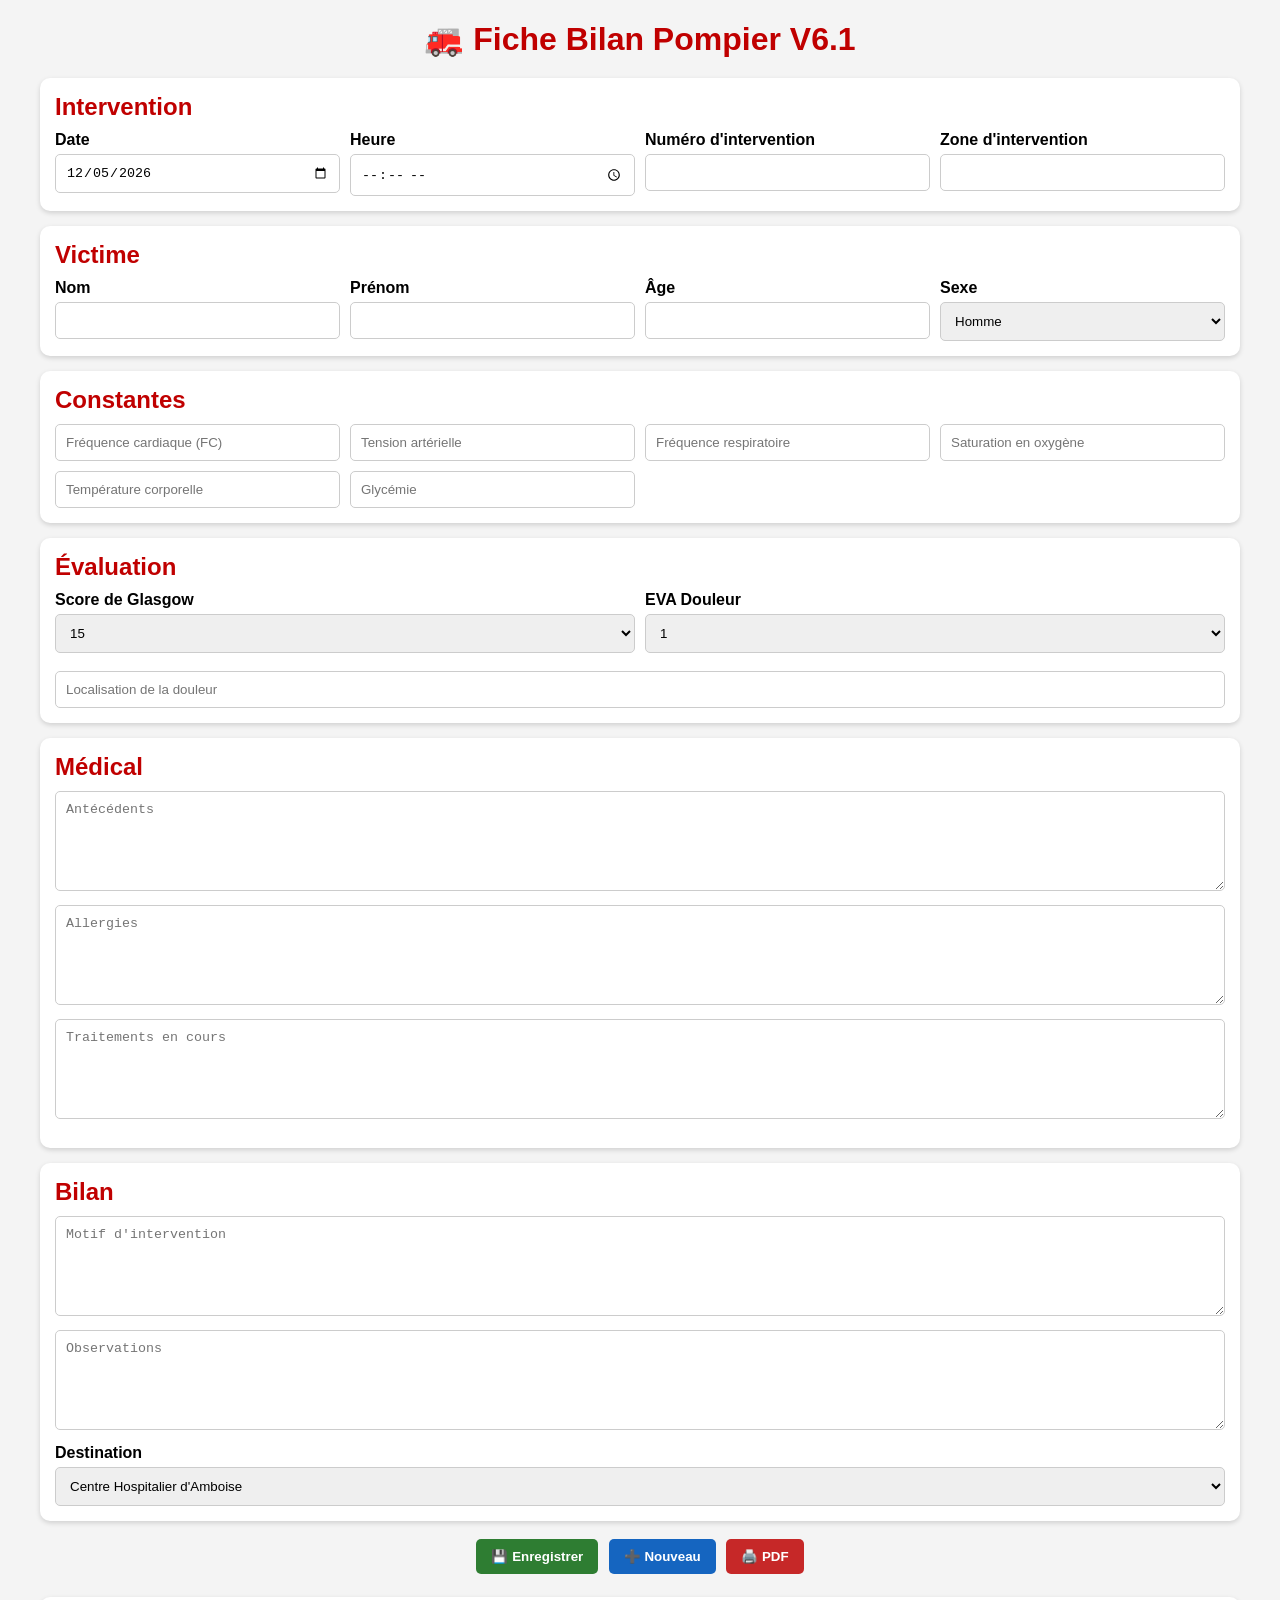
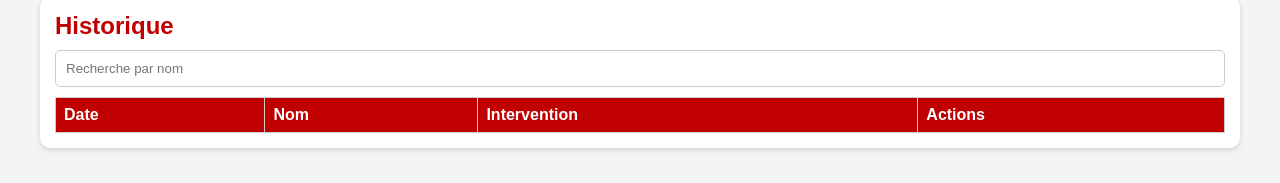
==== commit 3bc51a84: "Add files via upload" ====
--- a/index.html
+++ b/index.html
@@ -1,59 +1,252 @@
-<!DOCTYPE html><html lang="fr"><head><meta charset="UTF-8"><meta name="viewport" content="width=device-width,initial-scale=1"><title>Fiche Bilan Pompier V6</title><style>body{font-family:Arial;background:#f4f4f4;margin:20px}.container{max-width:1200px;margin:auto}.card{background:#fff;padding:15px;border-radius:8px;margin-bottom:15px;box-shadow:0 2px 5px rgba(0,0,0,.1)}h1{text-align:center;color:#c00000}.grid{display:grid;grid-template-columns:repeat(auto-fit,minmax(220px,1fr));gap:10px}input,select,textarea{width:100%;padding:8px;box-sizing:border-box}textarea{min-height:80px}.actions{text-align:center}.btn{padding:10px 15px;border:none;border-radius:5px;margin:4px;cursor:pointer;color:#fff}.save{background:#2e7d32}.new{background:#1976d2}.pdf{background:#c62828}.view{background:#6a1b9a}.del{background:#ef6c00}table{width:100%;border-collapse:collapse}th,td{border:1px solid #ccc;padding:6px}#modal{display:none;position:fixed;inset:0;background:rgba(0,0,0,.7)}#modalbox{background:#fff;max-width:800px;margin:40px auto;padding:20px}@media print{.actions,#historique{display:none}}</style></head><body><div class="container"><h1>🚒 Fiche Bilan Pompier V6</h1><div class="card"><div class="grid"><div><label>Date</label><input type="date" id="date"></div><div><label>Heure</label><input type="time" id="heure"></div><div><label>Numéro intervention</label><input id="intervention"></div><div><label>Zone d'intervention</label><input id="zone"></div></div></div><div class="card"><h3>Victime</h3><div class="grid"><input id="nom" placeholder="Nom"><input id="prenom" placeholder="Prénom"><input id="age" placeholder="Âge"><select id="sexe"><option>Homme</option><option>Femme</option></select></div></div><div class="card"><h3>Constantes</h3><div class="grid"><input id="fc" placeholder="Fréquence cardiaque (FC)"><input id="ta" placeholder="Tension artérielle (TA)"><input id="fr" placeholder="Fréquence respiratoire (FR)"><input id="sat" placeholder="Saturation en oxygène (SAT)"><input id="temp" placeholder="Température corporelle"><input id="glycemie" placeholder="Glycémie"></div></div><div class="card"><h3>Évaluation</h3><div class="grid"><select id="glasgow"><option>15</option><option>14</option><option>13</option><option>12</option><option>11</option><option>10</option><option>9</option><option>8</option><option>7</option><option>6</option><option>5</option><option>4</option><option>3</option></select><select id="eva"><option>1</option><option>2</option><option>3</option><option>4</option><option>5</option><option>6</option><option>7</option><option>8</option><option>9</option><option>10</option></select></div><br><input id="douleur" placeholder="Localisation de la douleur"></div><div class="card"><h3>Médical</h3><textarea id="antecedents" placeholder="Antécédents"></textarea><textarea id="allergies" placeholder="Allergies"></textarea><textarea id="traitements" placeholder="Traitements en cours"></textarea></div><div class="card"><h3>Bilan</h3><textarea id="motif" placeholder="Motif d'intervention"></textarea><textarea id="observations" placeholder="Observations"></textarea><select id="destination"><option>Centre Hospitalier d'Amboise</option><option>Laissé sur place</option></select></div><div class="actions"><button class="btn save" onclick="saveBil()">Enregistrer</button><button class="btn new" onclick="newBil()">Nouveau</button><button class="btn pdf" onclick="window.print()">PDF</button></div><div id="historique" class="card"><h3>Historique</h3><input id="search" placeholder="Recherche par nom" onkeyup="renderHist()"><table><thead><tr><th>Date</th><th>Nom</th><th>Intervention</th><th>Actions</th></tr></thead><tbody id="hist"></tbody></table></div></div><div id="modal"><div id="modalbox"><button onclick="modal.style.display='none'">Fermer</button><div id="detail"></div></div></div><script>const WEBAPP='https://script.google.com/macros/s/AKfycbx63elSxOu2Ed287ZORTx6gwp3AltAMlirRoU11hPfP5ddbxcM4EUJsIyNoigUJxdvf/exec';function data(){return{date:date.value,heure:heure.value,intervention:intervention.value,zone:zone.value,nom:nom.value,prenom:prenom.value,age:age.value,sexe:sexe.value,fc:fc.value,ta:ta.value,fr:fr.value,sat:sat.value,temperature:temp.value,glycemie:glycemie.value,glasgow:glasgow.value,eva:eva.value,localisationDouleur:douleur.value,antecedents:antecedents.value,allergies:allergies.value,traitements:traitements.value,motif:motif.value,observations:observations.value,destination:destination.value}}async function saveBil(){let b=data();let h=JSON.parse(localStorage.getItem('bilans')||'[]');h.unshift(b);localStorage.setItem('bilans',JSON.stringify(h));renderHist();try{await fetch(WEBAPP,{method:'POST',mode:'no-cors',headers:{'Content-Type':'application/json'},body:JSON.stringify(b)});}catch(e){}alert('Bilan enregistré');}function newBil(){document.querySelectorAll('input,textarea').forEach(x=>{if(x.id!='search')x.value=''})}function renderHist(){let h=JSON.parse(localStorage.getItem('bilans')||'[]');let s=(search.value||'').toLowerCase();h=h.filter(x=>(x.nom||'').toLowerCase().includes(s));hist.innerHTML=h.map((b,i)=>`<tr><td>${b.date}</td><td>${b.nom} ${b.prenom}</td><td>${b.intervention}</td><td><button class='btn view' onclick='showBil(${i})'>Voir</button><button class='btn del' onclick='delBil(${i})'>Supprimer</button></td></tr>`).join('')}function showBil(i){
-
-let b =
-JSON.parse(localStorage.getItem('bilans')||'[]')[i];
-
-detail.innerHTML = `
-
-<h2>${b.nom} ${b.prenom}</h2>
-
-<h3>Intervention</h3>
-
-<p><b>Date :</b> ${b.date}</p>
-<p><b>Heure :</b> ${b.heure}</p>
-<p><b>Numéro d'intervention :</b> ${b.intervention}</p>
-<p><b>Zone d'intervention :</b> ${b.zone}</p>
-
-<h3>Victime</h3>
-
-<p><b>Nom :</b> ${b.nom}</p>
-<p><b>Prénom :</b> ${b.prenom}</p>
-<p><b>Âge :</b> ${b.age}</p>
-<p><b>Sexe :</b> ${b.sexe}</p>
-
-<h3>Constantes</h3>
-
-<p><b>Fréquence cardiaque :</b> ${b.fc}</p>
-<p><b>Tension artérielle :</b> ${b.ta}</p>
-<p><b>Fréquence respiratoire :</b> ${b.fr}</p>
-<p><b>Saturation en oxygène :</b> ${b.sat}</p>
-<p><b>Température corporelle :</b> ${b.temperature}</p>
-<p><b>Glycémie :</b> ${b.glycemie}</p>
-
-<h3>Évaluation</h3>
-
-<p><b>Score de Glasgow :</b> ${b.glasgow}</p>
-<p><b>EVA :</b> ${b.eva}</p>
-<p><b>Localisation de la douleur :</b> ${b.localisationDouleur}</p>
-
-<h3>Médical</h3>
-
-<p><b>Antécédents :</b><br>${b.antecedents}</p>
-
-<p><b>Allergies :</b><br>${b.allergies}</p>
-
-<p><b>Traitements en cours :</b><br>${b.traitements}</p>
-
-<h3>Bilan</h3>
-
-<p><b>Motif d'intervention :</b><br>${b.motif}</p>
-
-<p><b>Observations :</b><br>${b.observations}</p>
-
-<p><b>Destination :</b><br>${b.destination}</p>
-
-`;
-
-modal.style.display = "block";
-
-}}function delBil(i){let h=JSON.parse(localStorage.getItem('bilans')||'[]');h.splice(i,1);localStorage.setItem('bilans',JSON.stringify(h));renderHist()}window.onload=()=>{date.value=new Date().toISOString().split('T')[0];renderHist()}</script></body></html>
+<!DOCTYPE html>
+<html lang="fr">
+
+<head>
+    <meta charset="UTF-8">
+    <meta name="viewport" content="width=device-width, initial-scale=1.0">
+    <title>Fiche Bilan Pompier V6.1</title>
+
+    <link rel="stylesheet" href="style.css">
+</head>
+
+<body>
+
+    <div class="container">
+
+        <h1>🚒 Fiche Bilan Pompier V6.1</h1>
+
+        <div class="card">
+
+            <h2>Intervention</h2>
+
+            <div class="grid">
+
+                <div>
+                    <label>Date</label>
+                    <input type="date" id="date">
+                </div>
+
+                <div>
+                    <label>Heure</label>
+                    <input type="time" id="heure">
+                </div>
+
+                <div>
+                    <label>Numéro d'intervention</label>
+                    <input id="intervention">
+                </div>
+
+                <div>
+                    <label>Zone d'intervention</label>
+                    <input id="zone">
+                </div>
+
+            </div>
+
+        </div>
+
+        <div class="card">
+
+            <h2>Victime</h2>
+
+            <div class="grid">
+
+                <div>
+                    <label>Nom</label>
+                    <input id="nom">
+                </div>
+
+                <div>
+                    <label>Prénom</label>
+                    <input id="prenom">
+                </div>
+
+                <div>
+                    <label>Âge</label>
+                    <input id="age">
+                </div>
+
+                <div>
+                    <label>Sexe</label>
+                    <select id="sexe">
+                        <option>Homme</option>
+                        <option>Femme</option>
+                    </select>
+                </div>
+
+            </div>
+
+        </div>
+
+        <div class="card">
+
+            <h2>Constantes</h2>
+
+            <div class="grid">
+
+                <input id="fc" placeholder="Fréquence cardiaque (FC)">
+                <input id="ta" placeholder="Tension artérielle">
+                <input id="fr" placeholder="Fréquence respiratoire">
+                <input id="sat" placeholder="Saturation en oxygène">
+                <input id="temp" placeholder="Température corporelle">
+                <input id="glycemie" placeholder="Glycémie">
+
+            </div>
+
+        </div>
+
+        <div class="card">
+
+            <h2>Évaluation</h2>
+
+            <div class="grid">
+
+                <div>
+                    <label>Score de Glasgow</label>
+                    <select id="glasgow">
+                        <option>15</option>
+                        <option>14</option>
+                        <option>13</option>
+                        <option>12</option>
+                        <option>11</option>
+                        <option>10</option>
+                        <option>9</option>
+                        <option>8</option>
+                        <option>7</option>
+                        <option>6</option>
+                        <option>5</option>
+                        <option>4</option>
+                        <option>3</option>
+                    </select>
+                </div>
+
+                <div>
+                    <label>EVA Douleur</label>
+                    <select id="eva">
+                        <option>1</option>
+                        <option>2</option>
+                        <option>3</option>
+                        <option>4</option>
+                        <option>5</option>
+                        <option>6</option>
+                        <option>7</option>
+                        <option>8</option>
+                        <option>9</option>
+                        <option>10</option>
+                    </select>
+                </div>
+
+            </div>
+
+            <br>
+
+            <input
+                id="douleur"
+                placeholder="Localisation de la douleur">
+
+        </div>
+
+        <div class="card">
+
+            <h2>Médical</h2>
+
+            <textarea
+                id="antecedents"
+                placeholder="Antécédents"></textarea>
+
+            <textarea
+                id="allergies"
+                placeholder="Allergies"></textarea>
+
+            <textarea
+                id="traitements"
+                placeholder="Traitements en cours"></textarea>
+
+        </div>
+
+        <div class="card">
+
+            <h2>Bilan</h2>
+
+            <textarea
+                id="motif"
+                placeholder="Motif d'intervention"></textarea>
+
+            <textarea
+                id="observations"
+                placeholder="Observations"></textarea>
+
+            <label>Destination</label>
+
+            <select id="destination">
+                <option>Centre Hospitalier d'Amboise</option>
+                <option>Laissé sur place</option>
+            </select>
+
+        </div>
+
+        <div class="actions">
+
+            <button onclick="saveBil()">
+                💾 Enregistrer
+            </button>
+
+            <button onclick="newBil()">
+                ➕ Nouveau
+            </button>
+
+            <button onclick="window.print()">
+                🖨️ PDF
+            </button>
+
+        </div>
+
+        <div id="historique" class="card">
+
+            <h2>Historique</h2>
+
+            <input
+                id="search"
+                placeholder="Recherche par nom"
+                onkeyup="renderHistorique()">
+
+            <table>
+
+                <thead>
+                    <tr>
+                        <th>Date</th>
+                        <th>Nom</th>
+                        <th>Intervention</th>
+                        <th>Actions</th>
+                    </tr>
+                </thead>
+
+                <tbody id="histBody"></tbody>
+
+            </table>
+
+        </div>
+
+    </div>
+
+    <div id="modal" class="modal">
+
+        <div class="modal-content">
+
+            <span
+                class="close"
+                onclick="closeModal()">
+                ×
+            </span>
+
+            <div id="modalContent"></div>
+
+        </div>
+
+    </div>
+
+    <script src="script.js"></script>
+
+</body>
+
+</html>
--- a/style.css
+++ b/style.css
@@ -0,0 +1,181 @@
+*{
+    margin:0;
+    padding:0;
+    box-sizing:border-box;
+}
+
+body{
+    font-family:Arial,sans-serif;
+    background:#f4f4f4;
+    padding:20px;
+}
+
+.container{
+    max-width:1200px;
+    margin:auto;
+}
+
+h1{
+    text-align:center;
+    margin-bottom:20px;
+    color:#c00000;
+}
+
+.card{
+    background:white;
+    border-radius:10px;
+    padding:15px;
+    margin-bottom:15px;
+    box-shadow:0 2px 5px rgba(0,0,0,.15);
+}
+
+.card h2{
+    color:#c00000;
+    margin-bottom:10px;
+}
+
+.grid{
+    display:grid;
+    grid-template-columns:repeat(auto-fit,minmax(250px,1fr));
+    gap:10px;
+}
+
+label{
+    display:block;
+    margin-bottom:5px;
+    font-weight:bold;
+}
+
+input,
+select,
+textarea{
+    width:100%;
+    padding:10px;
+    border:1px solid #ccc;
+    border-radius:5px;
+}
+
+textarea{
+    min-height:100px;
+    resize:vertical;
+    margin-bottom:10px;
+}
+
+.actions{
+    text-align:center;
+    margin-bottom:20px;
+}
+
+button{
+    padding:10px 15px;
+    border:none;
+    border-radius:5px;
+    cursor:pointer;
+    margin:3px;
+    color:white;
+    font-weight:bold;
+}
+
+button:hover{
+    opacity:0.9;
+}
+
+.actions button:nth-child(1){
+    background:#2e7d32;
+}
+
+.actions button:nth-child(2){
+    background:#1565c0;
+}
+
+.actions button:nth-child(3){
+    background:#c62828;
+}
+
+.btn-view{
+    background:#6a1b9a;
+}
+
+.btn-edit{
+    background:#1976d2;
+}
+
+.btn-delete{
+    background:#ef6c00;
+}
+
+table{
+    width:100%;
+    border-collapse:collapse;
+    margin-top:10px;
+}
+
+table th{
+    background:#c00000;
+    color:white;
+}
+
+table th,
+table td{
+    border:1px solid #ccc;
+    padding:8px;
+    text-align:left;
+}
+
+.modal{
+    display:none;
+    position:fixed;
+    top:0;
+    left:0;
+    width:100%;
+    height:100%;
+    background:rgba(0,0,0,.8);
+}
+
+.modal-content{
+    background:white;
+    width:90%;
+    max-width:900px;
+    margin:30px auto;
+    padding:20px;
+    border-radius:10px;
+    max-height:90vh;
+    overflow:auto;
+}
+
+.close{
+    float:right;
+    font-size:30px;
+    cursor:pointer;
+    color:red;
+}
+
+.close:hover{
+    color:black;
+}
+
+@media(max-width:768px){
+
+    .grid{
+        grid-template-columns:1fr;
+    }
+
+    table{
+        display:block;
+        overflow-x:auto;
+    }
+
+}
+
+@media print{
+
+    .actions,
+    #historique{
+        display:none;
+    }
+
+    body{
+        background:white;
+    }
+
+}
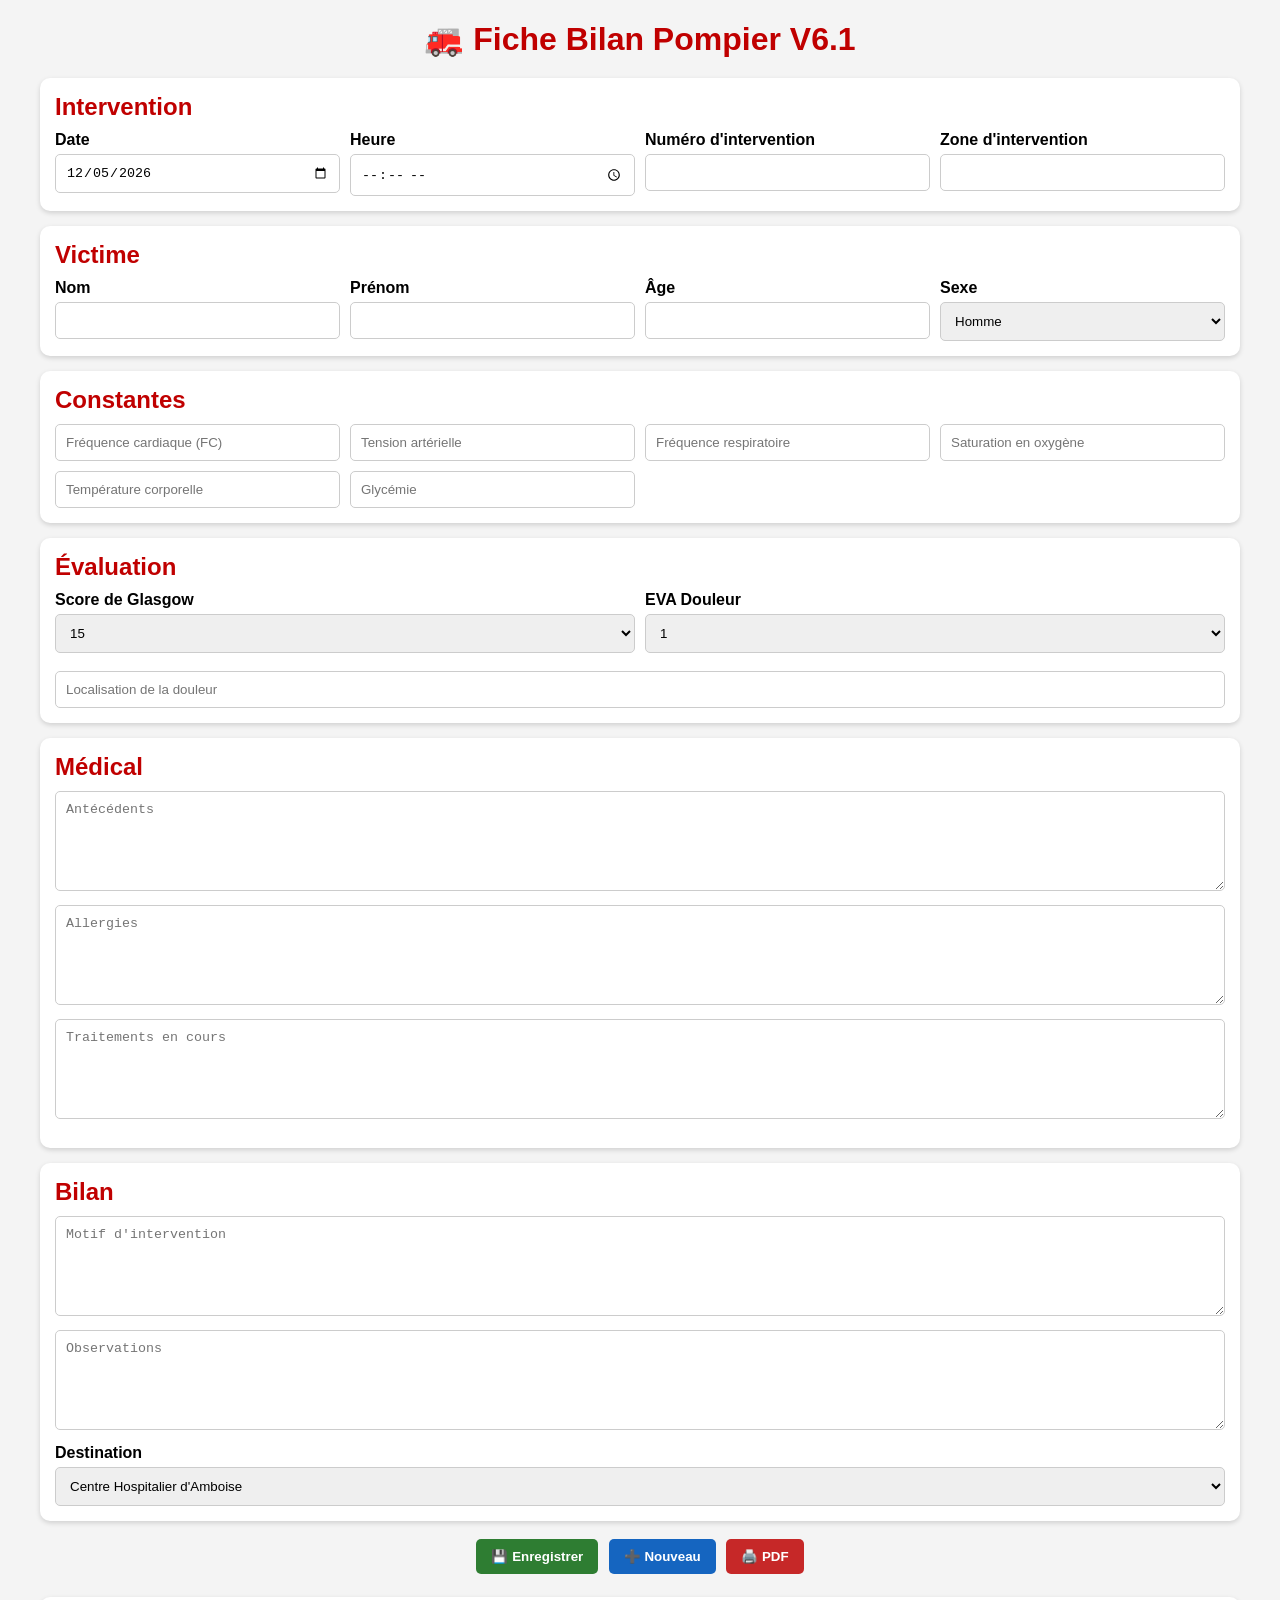
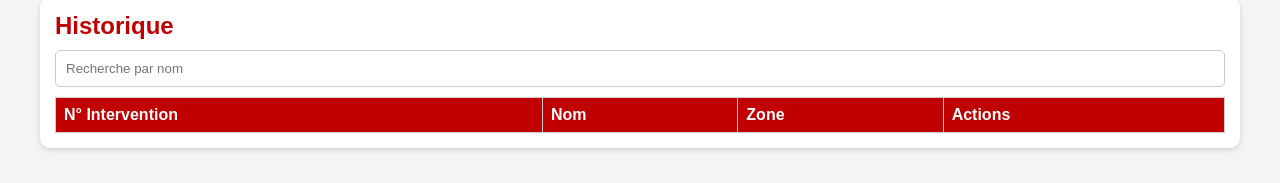
==== commit 0121cc71: "Update index.html" ====
--- a/index.html
+++ b/index.html
@@ -214,11 +214,11 @@
 
                 <thead>
                     <tr>
-                        <th>Date</th>
-                        <th>Nom</th>
-                        <th>Intervention</th>
-                        <th>Actions</th>
-                    </tr>
+    <th>N° Intervention</th>
+    <th>Nom</th>
+    <th>Zone</th>
+    <th>Actions</th>
+</tr>
                 </thead>
 
                 <tbody id="histBody"></tbody>
@@ -249,4 +249,4 @@
 
 </body>
 
-</html>+</html>
